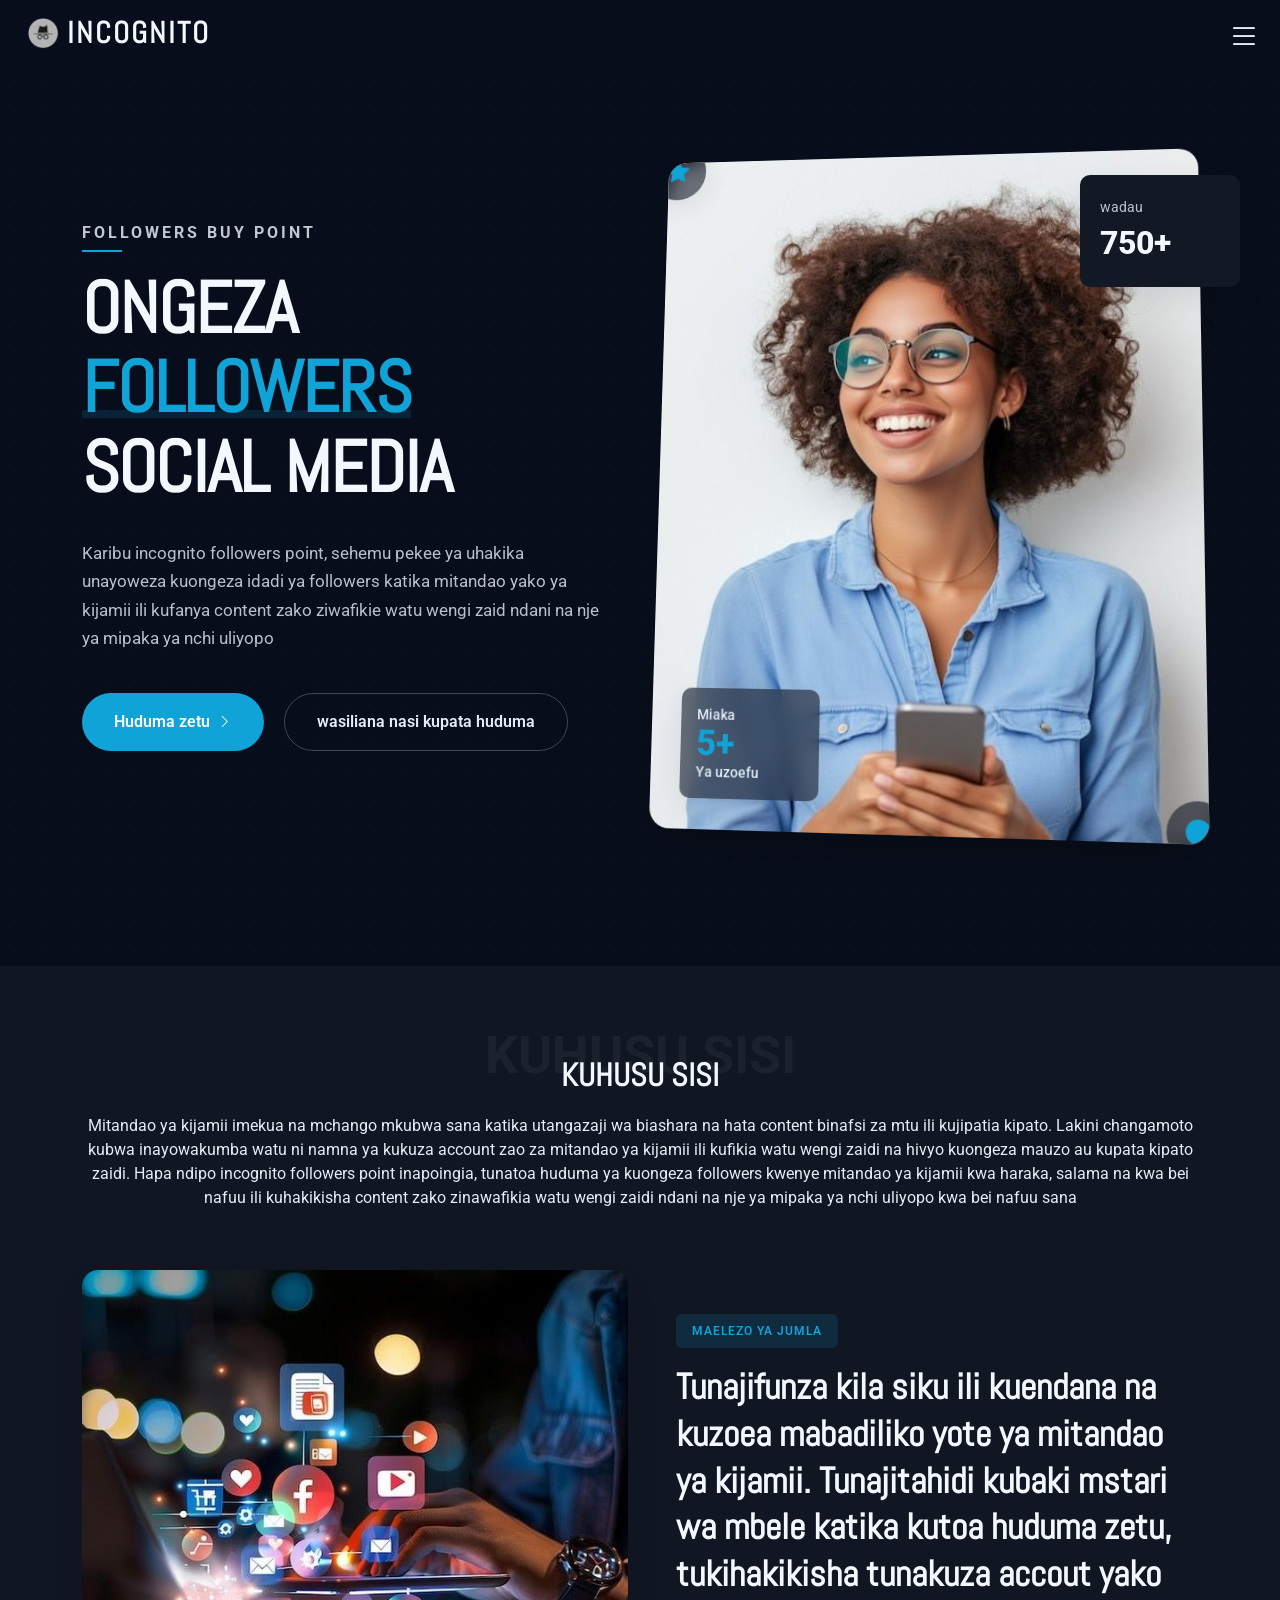
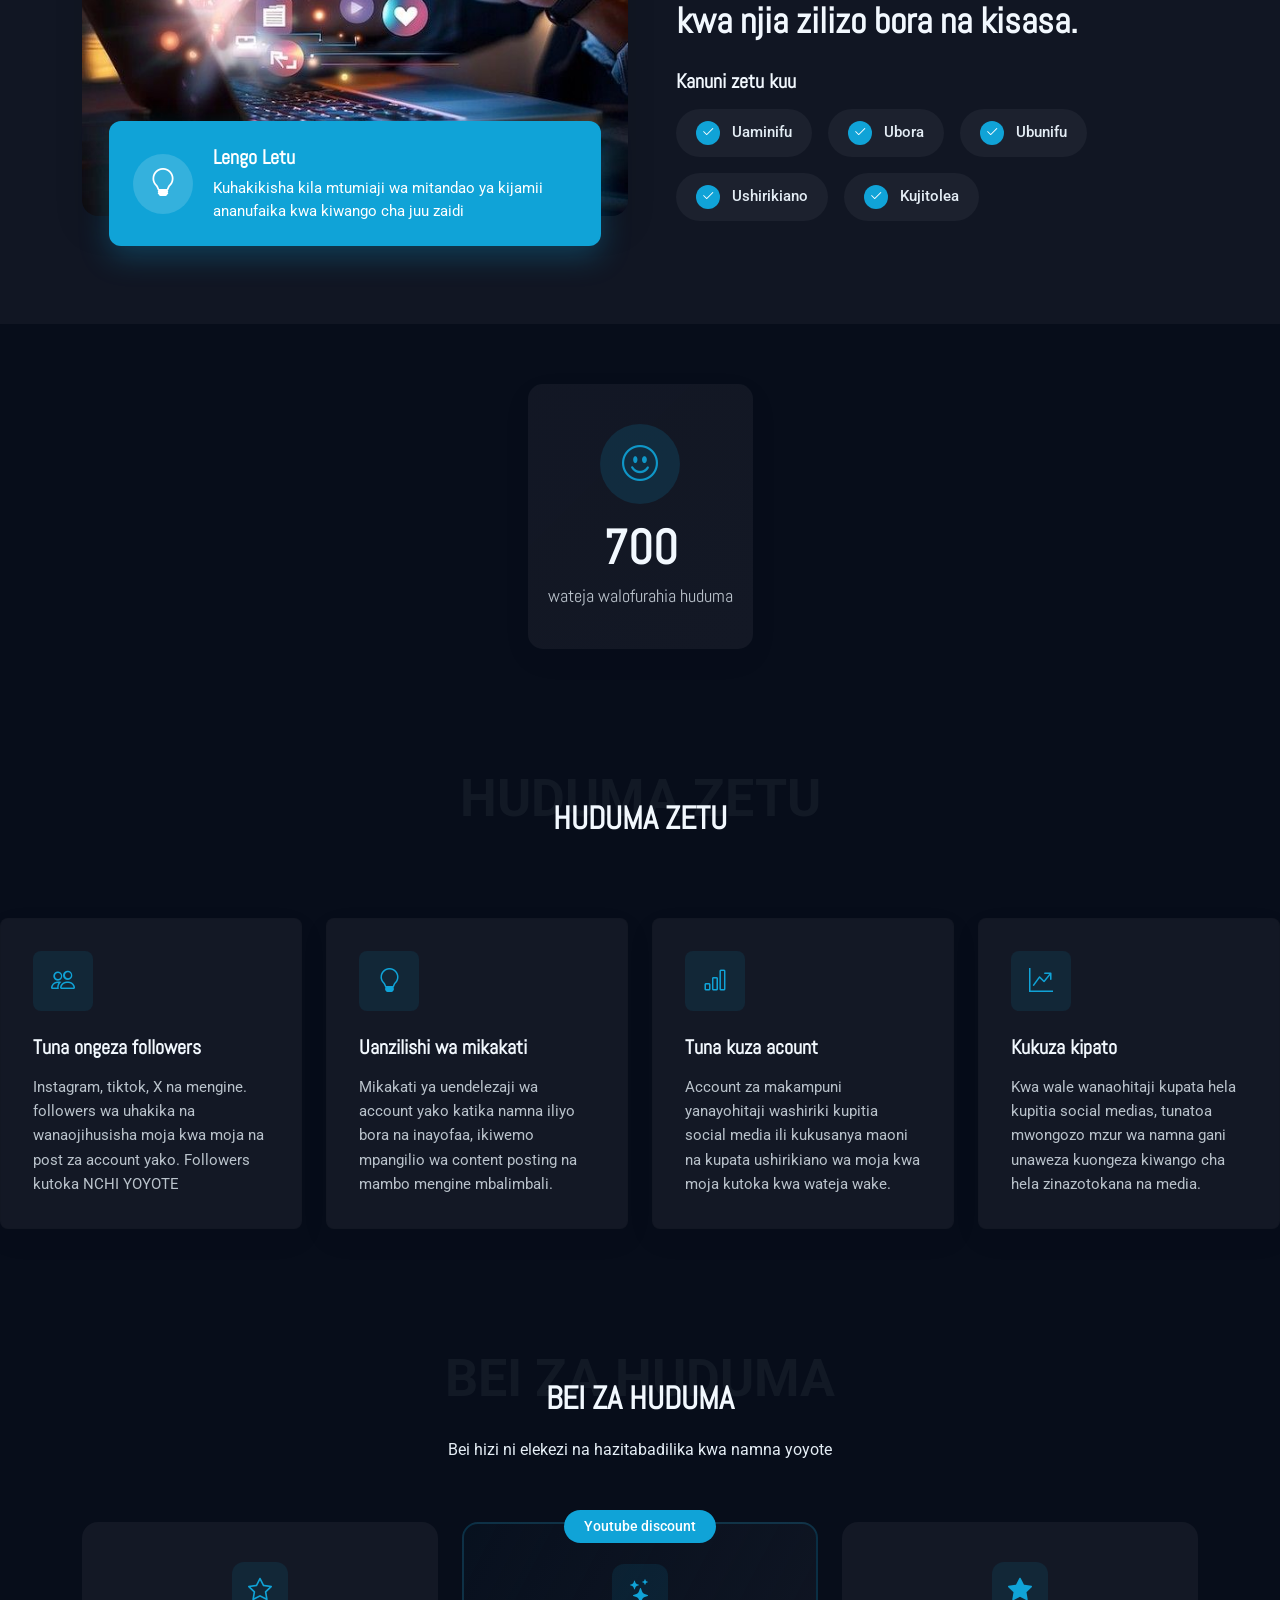
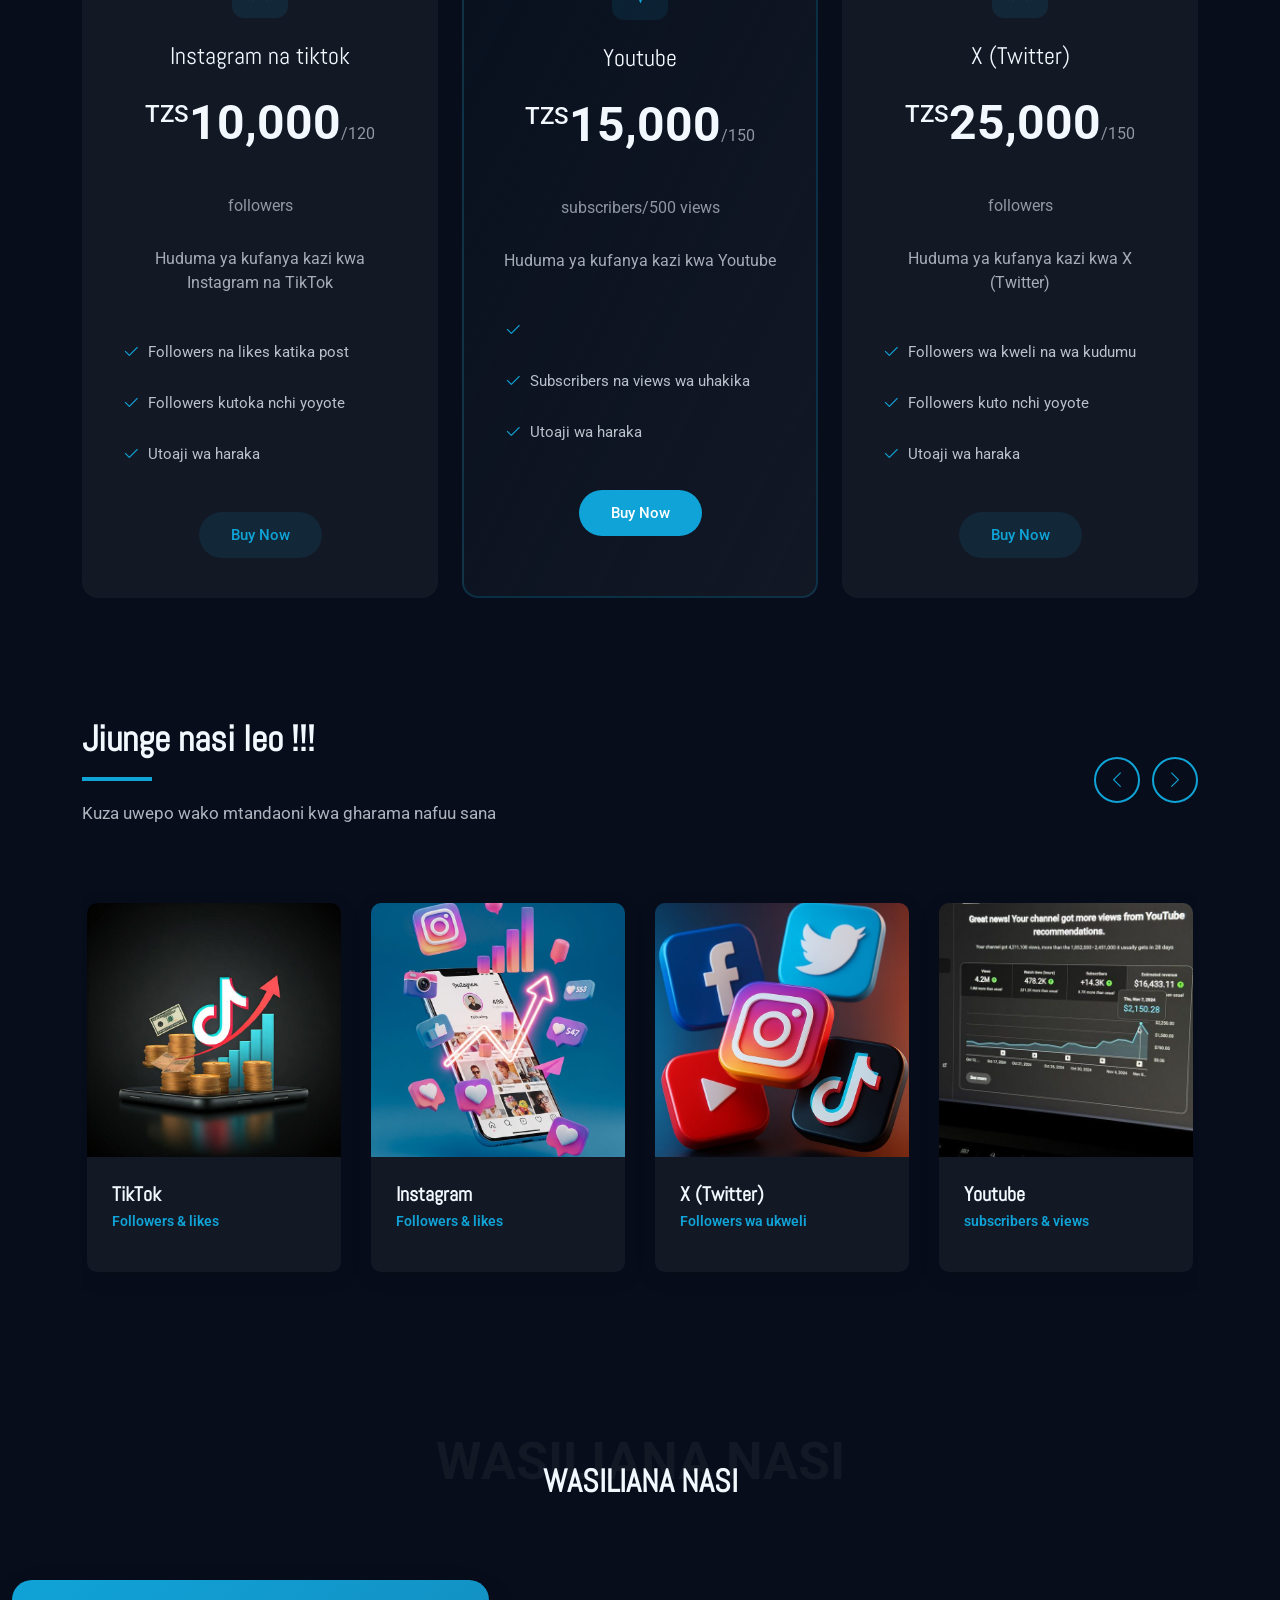
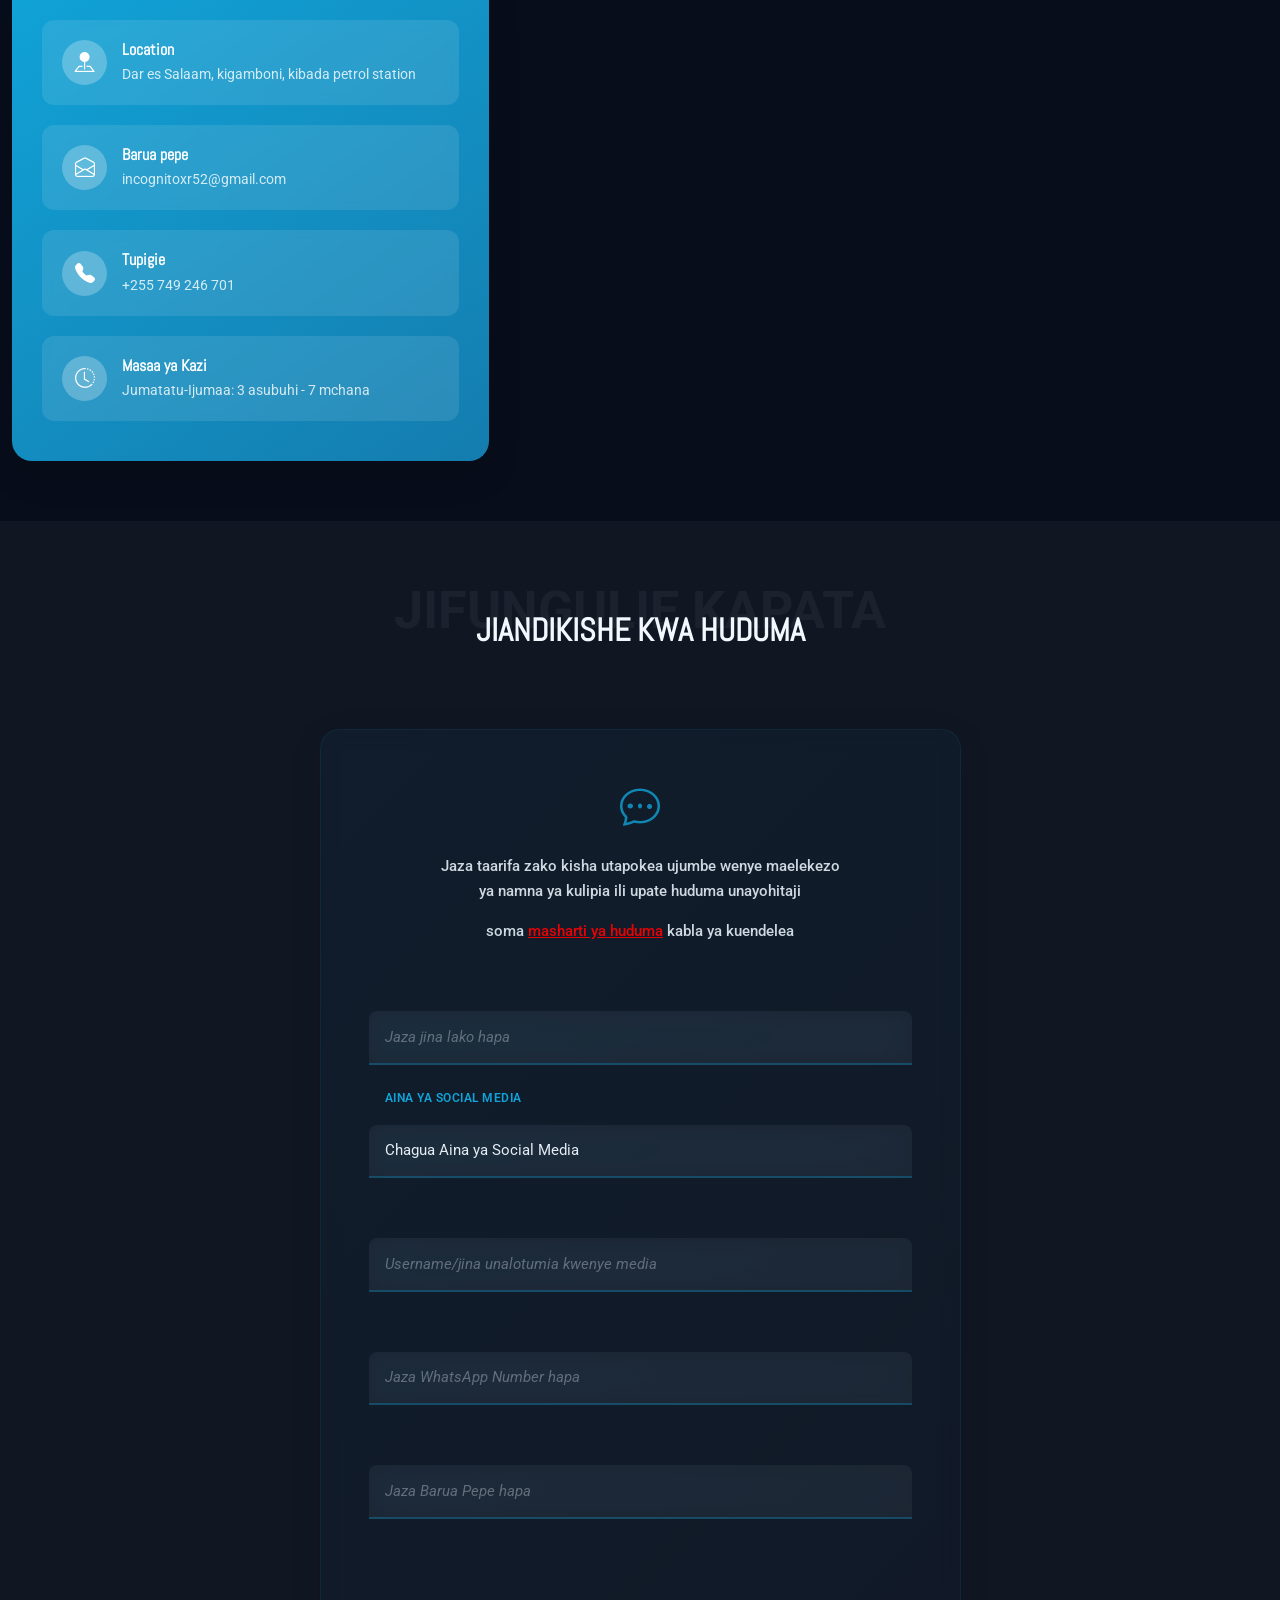
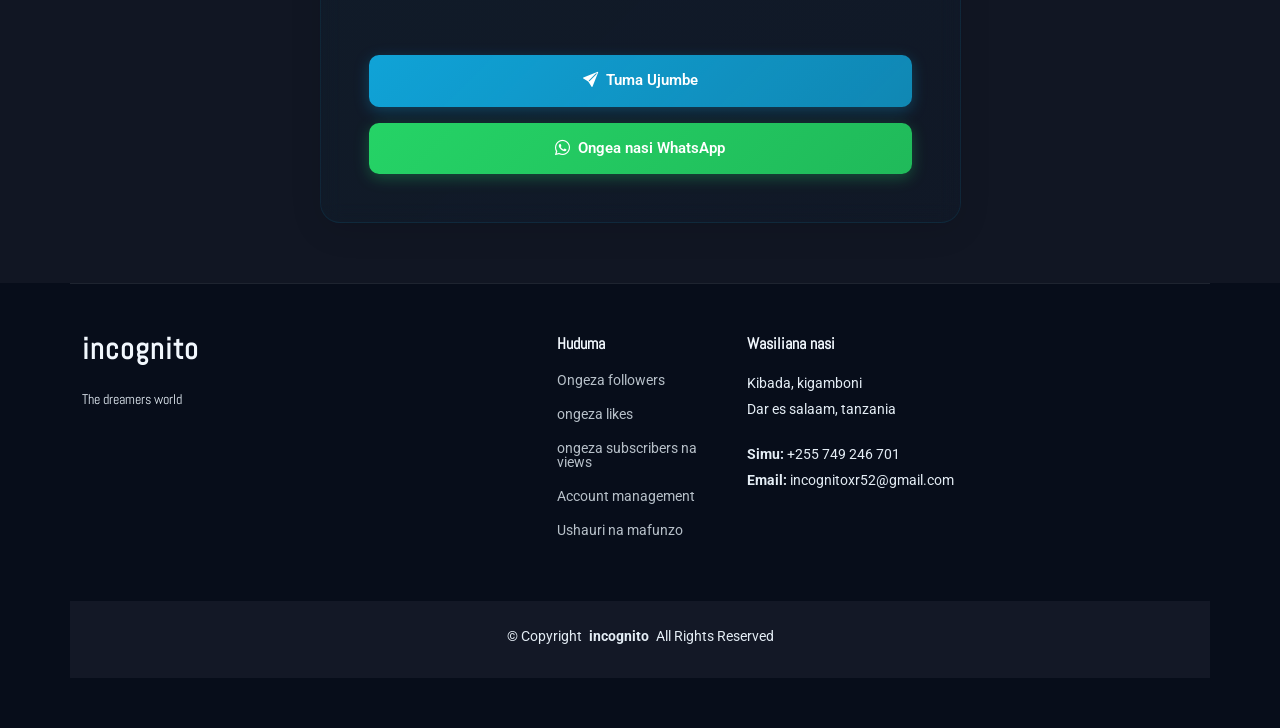
==== index.html @ 226e982d "Add files via upload" ====
<!DOCTYPE html>
<html lang="sw">

<head>
  <meta charset="utf-8">
  <meta content="width=device-width, initial-scale=1.0" name="viewport">
  <title>Incognito - Ongeza Followers Social Media | Huduma za Mitandao ya Kijamii</title>
  <meta name="description" content="Incognito followers point - Sehemu pekee ya kuboresha mitandao yako ya kijamii. Ongeza followers haraka, salama na kwa bei nafuu kwenye Instagram, TikTok, YouTube na mengine.">
  <meta name="keywords" content="ongeza followers, instagram followers, tiktok followers, youtube subscribers, social media growth, karibu followers, mitandao kijamii, huduma followers tanzania">
  <meta name="author" content="Incognito">
  <meta name="robots" content="index, follow, max-snippet:-1, max-image-preview:large, max-video-preview:-1">
  <meta name="theme-color" content="#10a3d7">
  <meta name="apple-mobile-web-app-capable" content="yes">
  <meta name="apple-mobile-web-app-status-bar-style" content="black-translucent">

  <!-- Open Graph / Facebook -->
  <meta property="og:type" content="website">
  <meta property="og:url" content="https://maxterhub.xyz">
  <meta property="og:title" content="Incognito - Ongeza Followers Social Media">
  <meta property="og:description" content="Sehemu pekee ya kuboresha mitandao yako ya kijamii. Ongeza followers haraka, salama na kwa bei nafuu.">
  <meta property="og:image" content="assets/img/logo.webp">

  <!-- Twitter -->
  <meta property="twitter:card" content="summary_large_image">
  <meta property="twitter:url" content="https://maxterhub.xyz">
  <meta property="twitter:title" content="Incognito - Ongeza Followers Social Media">
  <meta property="twitter:description" content="Sehemu pekee ya kuboresha mitandao yako ya kijamii. Ongeza followers haraka, salama na kwa bei nafuu.">
  <meta property="twitter:image" content="assets/img/logo.webp">

  <!-- Canonical URL -->
  <link rel="canonical" href="https://maxterhub.xyz">

  <!-- Favicons -->
  <link href="assets/img/logo2.png" rel="icon">
  <link href="assets/img/logo2.png" rel="apple-touch-icon">

  <!-- Fonts -->
  <link href="https://fonts.googleapis.com" rel="preconnect">
  <link href="https://fonts.gstatic.com" rel="preconnect" crossorigin>
  <link href="https://fonts.googleapis.com/css2?family=Roboto:ital,wght@0,100;0,300;0,400;0,500;0,700;0,900;1,100;1,300;1,400;1,500;1,700;1,900&family=Mukta:wght@200;300;400;500;600;700;800&family=Abel:wght@400&display=swap" rel="stylesheet">

  <!-- Vendor CSS Files -->
  <link href="assets/vendor/bootstrap/css/bootstrap.min.css" rel="stylesheet">
  <link href="assets/vendor/bootstrap-icons/bootstrap-icons.css" rel="stylesheet">
  <link href="assets/vendor/aos/aos.css" rel="stylesheet">
  <link href="assets/vendor/swiper/swiper-bundle.min.css" rel="stylesheet">
  <link href="assets/vendor/glightbox/css/glightbox.min.css" rel="stylesheet">

  <!-- Main CSS File -->
  <link href="assets/css/main.css" rel="stylesheet">

  <!-- =======================================================
  * Template Name: Visible
  * Template URL: https://bootstrapmade.com/visible-bootstrap-agency-template/
  * Updated: May 22 2025 with Bootstrap v5.3.6
  * Author: BootstrapMade.com
  * License: https://bootstrapmade.com/license/
  ======================================================== -->
</head>

<body class="index-page">

  <header id="header" class="header d-flex align-items-center position-relative">
    <div class="container-fluid position-relative d-flex align-items-center justify-content-between">

      <a href="index.html" class="logo d-flex align-items-center">
        <!-- Uncomment the line below if you also wish to use an image logo -->
        <img src="assets/img/logo2.png" alt="">
        <h1 class="sitename">incognito</h1>
      </a>

      <nav id="navmenu" class="navmenu">
        <ul>
          
          <li><a href="#about">Kuhusu sisi</a></li>
          <li><a href="#services">Huduma zetu</a></li>
          <li><a href="#contact">wasiliana nasi</a></li>
          <li><a href="masharti ya huduma/">Masharti ya Huduma</a></li>
        </ul>
        <i class="mobile-nav-toggle d-xl-none bi bi-list"></i>
      </nav>

    </div>
  </header>

  <main class="main">

    <!-- Hero Section -->
    <section id="hero" class="hero section">
      <div class="container">
        <div class="row align-items-center">
          <div class="col-lg-6 hero-content" data-aos="fade-up" data-aos-delay="100">
            <div class="subtitle">
              <span>FOLLOWERS BUY POINT</span>
            </div>

            <h1 class="title">
              ONGEZA <span class="highlight">FOLLOWERS</span> SOCIAL MEDIA
            </h1>

            <div class="description">
              <p>Karibu incognito followers point, sehemu pekee ya uhakika unayoweza kuongeza idadi ya followers katika mitandao yako ya kijamii ili kufanya content zako ziwafikie watu wengi zaid ndani na nje ya mipaka ya nchi uliyopo</p>
            </div>

            <div class="hero-buttons">
              <a href="#services" class="primary-btn">
                Huduma zetu
                <i class="bi bi-chevron-right"></i>
              </a>
              <a href="#contact" class="secondary-btn">
                wasiliana nasi kupata huduma
              </a>
            </div>
          </div>

          <div class="col-lg-6 hero-visual" data-aos="fade-up" data-aos-delay="200">
            <div class="image-wrapper">
              <img src="assets/img/person/asa.jpg" alt="Creative Design" class="main-image">

              <div class="floating-element top-left">
                <i class="bi bi-star-fill"></i>
              </div>

              <div class="floating-element bottom-right">
                <i class="bi bi-circle-fill"></i>
              </div>

              <div class="experience-badge">
                <span class="text">Miaka</span>
                <span class="years">5+</span>
                <span class="text">Ya uzoefu</span>
              </div>
            </div>

            <div class="client-counter">
              <div class="counter-text">
                <span>wadau</span>
              </div>
              <div class="counter-number">
                <span>750+</span>
              </div>
              
            </div>
          </div>
        </div>
      </div>
    </section><!-- /Hero Section -->

    <!-- About Section -->
    <section id="about" class="about section light-background">

      <!-- Section Title -->
      <div class="container section-title" data-aos="fade-up">
        <span class="description-title">Kuhusu Sisi</span>
        <h2>Kuhusu Sisi</h2>
        <p>Mitandao ya kijamii imekua na mchango mkubwa sana katika utangazaji wa biashara na hata content binafsi za mtu ili kujipatia kipato. Lakini changamoto kubwa
          inayowakumba watu ni namna ya kukuza account zao za mitandao ya kijamii ili kufikia watu wengi zaidi na hivyo kuongeza mauzo au kupata kipato zaidi. 
          Hapa ndipo incognito followers point inapoingia, tunatoa huduma ya kuongeza followers kwenye mitandao ya kijamii kwa haraka, salama na kwa bei nafuu ili kuhakikisha content zako 
          zinawafikia watu wengi zaidi ndani na nje ya mipaka ya nchi uliyopo kwa bei nafuu sana</p>
        </p>
      </div><!-- End Section Title -->

      <div class="container" data-aos="fade-up" data-aos-delay="100">

        <div class="row align-items-center gy-5">
          <div class="col-lg-6" data-aos="fade-up" data-aos-delay="100">
            <div class="about-image-wrapper position-relative">
              <img src="assets/img/person/po.jpg" alt="About Us" class="img-fluid rounded-4">
              <div class="mission-card">
                <div class="mission-icon">
                  <i class="bi bi-lightbulb"></i>
                </div>
                <div class="mission-content">
                  <h4>Lengo Letu</h4>
                  <p>Kuhakikisha kila mtumiaji wa mitandao ya kijamii ananufaika kwa kiwango cha juu zaidi</p>
                </div>
              </div>
            </div>
          </div>

          <div class="col-lg-6" data-aos="fade-up" data-aos-delay="200">
            <div class="about-content ps-lg-4">
              <div class="tag-badge" data-aos="fade-up" data-aos-delay="100">MAELEZO YA JUMLA</div>
              <h2 class="mb-4" data-aos="fade-up" data-aos-delay="200">Tunajifunza kila siku ili kuendana na kuzoea mabadiliko yote ya mitandao ya kijamii. Tunajitahidi kubaki mstari wa mbele katika kutoa huduma zetu, 
                tukihakikisha tunakuza accout yako kwa njia zilizo bora na kisasa.</h2>

              <h4 class="values-title mt-4 mb-3" data-aos="fade-up" data-aos-delay="400">Kanuni zetu kuu</h4>

              <div class="values-list" data-aos="fade-up" data-aos-delay="500">
                <div class="value-item">
                  <div class="value-icon"><i class="bi bi-check2"></i></div>
                  <span class="value-text">Uaminifu</span>
                </div>
                <div class="value-item">
                  <div class="value-icon"><i class="bi bi-check2"></i></div>
                  <span class="value-text">Ubora</span>
                </div>
                <div class="value-item">
                  <div class="value-icon"><i class="bi bi-check2"></i></div>
                  <span class="value-text">Ubunifu</span>
                </div>
                <div class="value-item">
                  <div class="value-icon"><i class="bi bi-check2"></i></div>
                  <span class="value-text">Ushirikiano</span>
                </div>
                <div class="value-item">
                  <div class="value-icon"><i class="bi bi-check2"></i></div>
                  <span class="value-text">Kujitolea</span>
                </div>
              </div>
            </div>
          </div>
        </div>

      </div>

    </section><!-- /About Section -->

    <!-- Stats Section -->
    <section id="stats" class="stats section">

      <div class="container" data-aos="fade-up" data-aos-delay="100">

        <div class="row justify-content-center">
          <div class="col-lg-10">
            <div class="stats-wrapper d-flex justify-content-center">
              <div class="stats-item" data-aos="zoom-in" data-aos-delay="150">
                <div class="icon-wrapper">
                  <i class="bi bi-emoji-smile"></i>
                </div>
                <span data-purecounter-start="0" data-purecounter-end="700" data-purecounter-duration="1" class="purecounter"></span>
                <p>wateja walofurahia huduma</p>
              </div><!-- End Stats Item -->

            
            </div>
          </div>
        </div>

      </div>

    </section><!-- /Stats Section -->

    <!-- Services Section -->
    <section id="services" class="services section">

      <!-- Section Title -->
      <div class="container section-title" data-aos="fade-up">
        <span class="description-title">Huduma zetu</span>
        <h2>Huduma zetu</h2>
        <!-- <p>Necessitatibus eius consequatur ex aliquid fuga eum quidem sint consectetur velit</p> -->
      </div><!-- End Section Title -->

      

        <div class="row g-4">
          
          <div class="col-lg-3 col-md-6" data-aos="fade-up" data-aos-delay="300">
            <div class="service-card">
              <div class="service-card-inner">
                <div class="service-icon">
                  <i class="bi bi-people"></i>
                </div>
                <h3>Tuna ongeza followers</h3>
                <p>Instagram, tiktok, X na mengine. followers wa uhakika na wanaojihusisha moja kwa moja na post za account yako. Followers kutoka NCHI YOYOTE</p>
              </div>
            </div>
          </div>
          
          <div class="col-lg-3 col-md-6" data-aos="fade-up" data-aos-delay="100">
            <div class="service-card">
              <div class="service-card-inner">
                <div class="service-icon">
                  <i class="bi bi-lightbulb"></i>
                </div>
                <h3>Uanzilishi wa mikakati</h3>
                <p>Mikakati ya uendelezaji wa account yako katika namna iliyo bora na inayofaa, ikiwemo mpangilio wa content posting na mambo mengine mbalimbali.</p>
              </div>
            </div>
          </div>

          <div class="col-lg-3 col-md-6" data-aos="fade-up" data-aos-delay="200">
            <div class="service-card">
              <div class="service-card-inner">
                <div class="service-icon">
                  <i class="bi bi-bar-chart"></i>
                </div>
                <h3>Tuna kuza acount</h3>
                <p>Account za makampuni yanayohitaji washiriki kupitia social media ili kukusanya maoni na kupata ushirikiano wa moja kwa moja kutoka kwa wateja wake.</p>
              </div>
            </div>
          </div>

          

          <div class="col-lg-3 col-md-6" data-aos="fade-up" data-aos-delay="400">
            <div class="service-card">
              <div class="service-card-inner">
                <div class="service-icon">
                  <i class="bi bi-graph-up-arrow"></i>
                </div>
                <h3>Kukuza kipato</h3>
                <p>Kwa wale wanaohitaji kupata hela kupitia social medias, tunatoa mwongozo mzur wa namna gani unaweza kuongeza kiwango cha hela zinazotokana na media.</p>
              </div>
            </div>
          </div>
        </div>

      </div>

    </section><!-- /Services Section -->

    

    <!-- Pricing Section -->
    <section id="pricing" class="pricing section">

      <!-- Section Title -->
      <div class="container section-title" data-aos="fade-up">
        <span class="description-title">Bei za huduma</span>
        <h2>Bei za huduma</h2>
        <p>Bei hizi ni elekezi na hazitabadilika kwa namna yoyote</p>
      </div><!-- End Section Title -->

      <div class="container" data-aos="fade-up" data-aos-delay="100">

        <div class="row gy-4 justify-content-center">

          <!-- Basic Plan -->
          <div class="col-lg-4 col-md-6" data-aos="fade-up" data-aos-delay="100">
            <div class="pricing-item">
              <div class="pricing-icon">
                <i class="bi bi-star"></i>
              </div>
              <h3>Instagram na tiktok</h3>
              <div class="price">
                <span class="currency">TZS</span>10,000<span class="period">/120 followers</span>
              </div>
              <p class="description">Huduma ya kufanya kazi kwa Instagram na TikTok</p>
              <ul class="features-list">
                <li>
                  <i class="bi bi-check2"></i>
                  Followers na likes katika post
                </li>
                <li>
                  <i class="bi bi-check2"></i>
                  Followers kutoka nchi yoyote
                </li>
                <li>
                  <i class="bi bi-check2"></i>
                  Utoaji wa haraka
                </li>
              </ul>
              <a href="#" class="btn-pricing">Buy Now</a>
            </div>
          </div><!-- End Basic Plan -->

          <!-- Professional Plan -->
          <div class="col-lg-4 col-md-6" data-aos="fade-up" data-aos-delay="200">
            <div class="pricing-item featured">
              <div class="pricing-badge">Youtube discount</div>
              <div class="pricing-icon">
                <i class="bi bi-stars"></i>
              </div>
              <h3>Youtube</h3>
              <div class="price">
                <span class="currency">TZS</span>15,000<span class="period">/150 subscribers/500 views</span>
              </div>
              <p class="description">Huduma ya kufanya kazi kwa Youtube</p>
              <ul class="features-list">
                <li>
                  <i class="bi bi-check2"></i>
                  
                </li>
                <li>
                  <i class="bi bi-check2"></i>
                  Subscribers na views wa uhakika
                </li>
                <li>
                  <i class="bi bi-check2"></i>
                  Utoaji wa haraka
                </li>
              </ul>
              <a href="#" class="btn-pricing">Buy Now</a>
            </div>
          </div><!-- End Professional Plan -->

          <!-- Ultimate Plan -->
          <div class="col-lg-4 col-md-6" data-aos="fade-up" data-aos-delay="300">
            <div class="pricing-item">
              <div class="pricing-icon">
                <i class="bi bi-star-fill"></i>
              </div>
              <h3>X (Twitter)</h3>
              <div class="price">
                <span class="currency">TZS</span>25,000<span class="period">/150 followers</span>
              </div>
              <p class="description">Huduma ya kufanya kazi kwa X (Twitter)</p>
              <ul class="features-list">
                <li>
                  <i class="bi bi-check2"></i>
                  Followers wa kweli na wa kudumu
                </li>
                <li>
                  <i class="bi bi-check2"></i>
                  Followers kuto nchi yoyote
                </li>
                <li>
                  <i class="bi bi-check2"></i>
                  Utoaji wa haraka
                </li>
              </ul>
              <a href="#" class="btn-pricing">Buy Now</a>
            </div>
          </div><!-- End Ultimate Plan -->

        </div>

      </div>

    </section><!-- /Pricing Section -->

    

    <!-- Team Section-->
    <section id="team" class="team section">

      <div class="container" data-aos="fade-up" data-aos-delay="100">

        <div class="team-header" data-aos="fade-up" data-aos-delay="200">
          <div class="row align-items-center">
            <div class="col-lg-6">
              <h2>Jiunge nasi leo !!!</h2>
              <p>Kuza uwepo wako mtandaoni kwa gharama nafuu sana</p>
            </div>
            <div class="col-lg-6 d-flex justify-content-lg-end">
              <div class="team-controls">
                <button class="team-control-btn team-prev"><i class="bi bi-chevron-left"></i></button>
                <button class="team-control-btn team-next"><i class="bi bi-chevron-right"></i></button>
              </div>
            </div>
          </div>
        </div>

        <div class="team-slider swiper init-swiper" data-aos="fade-up" data-aos-delay="300">
          <script type="application/json" class="swiper-config">
            {
              "loop": true,
              "speed": 700,
              "autoplay": {
                "delay": 5000
              },
              "slidesPerView": 1,
              "spaceBetween": 30,
              "navigation": {
                "nextEl": ".team-next",
                "prevEl": ".team-prev"
              },
              "breakpoints": {
                "576": {
                  "slidesPerView": 2,
                  "spaceBetween": 20
                },
                "992": {
                  "slidesPerView": 3,
                  "spaceBetween": 30
                },
                "1200": {
                  "slidesPerView": 4,
                  "spaceBetween": 30
                }
              }
            }
          </script>
          <div class="swiper-wrapper">

            <div class="swiper-slide">
              <div class="team-member">
                <div class="member-image">
                  <img src="assets/img/person/ddd.jpg" class="img-fluid" alt="" loading="lazy">
                </div>
                <div class="member-content">
                  <h3>TikTok</h3>
                  <span>Followers & likes</span>
                </div>
              </div>
            </div><!-- End slide item -->

            <div class="swiper-slide">
              <div class="team-member">
                <div class="member-image">
                  <img src="assets/img/person/ins.jpg" class="img-fluid" alt="" loading="lazy">
                </div>
                <div class="member-content">
                  <h3>Instagram</h3>
                  <span>Followers & likes</span>
                </div>
              </div>
            </div><!-- End slide item -->

            <div class="swiper-slide">
              <div class="team-member">
                <div class="member-image">
                  <img src="assets/img/person/ccc.jpg" class="img-fluid" alt="" loading="lazy">
                </div>
                <div class="member-content">
                  <h3>X (Twitter)</h3>
                  <span>Followers wa ukweli</span>
                </div>
              </div>
            </div><!-- End slide item -->

            

            <div class="swiper-slide">
              <div class="team-member">
                <div class="member-image">
                  <img src="assets/img/person/bbb.jpg" class="img-fluid" alt="" loading="lazy">
                </div>
                <div class="member-content">
                  <h3>Youtube</h3>
                  <span>subscribers & views</span>
                  
                </div>
              </div>
            </div><!-- End slide item -->

            
          </div>
        </div>

      </div>
    </section><!-- /Team Section -->

    <!-- Contact Section -->
    <section id="contact" class="contact section">
      <!-- Section Title -->
      <div class="container section-title" data-aos="fade-up">
        <span class="description-title">Wasiliana nasi</span>
        <h2>Wasiliana nasi</h2>
      </div><!-- End Section Title -->

      <div class="container">
        <div class="contact-wrapper">
          <div class="contact-info-panel">
            <!--<div class="contact-info-header">
              <h3>Contact Information</h3>
              <p>Dignissimos deleniti accusamus rerum voluptate. Dignissimos rerum sit maiores reiciendis voluptate inventore ut.</p>
            </div>-->

            <div class="contact-info-cards">
              <div class="info-card">
                <div class="icon-container">
                  <i class="bi bi-pin-map-fill"></i>
                </div>
                <div class="card-content">
                  <h4>Location</h4>
                  <p>Dar es Salaam, kigamboni, kibada petrol station</p>
                </div>
              </div>

              <div class="info-card">
                <div class="icon-container">
                  <i class="bi bi-envelope-open"></i>
                </div>
                <div class="card-content">
                  <h4>Barua pepe</h4>
                  <p>incognitoxr52@gmail.com</p>
                </div>
              </div>

              <div class="info-card">
                <div class="icon-container">
                  <i class="bi bi-telephone-fill"></i>
                </div>
                <div class="card-content">
                  <h4>Tupigie</h4>
                  <p>+255 749 246 701</p>
                </div>
              </div>

              <div class="info-card">
                <div class="icon-container">
                  <i class="bi bi-clock-history"></i>
                </div>
                <div class="card-content">
                  <h4>Masaa ya Kazi</h4>
                  <p>Jumatatu-Ijumaa: 3 asubuhi - 7 mchana</p>
                </div>
              </div>
            </div>
          </div>

          
        </div>
      </div>
    </section><!-- /Contact Section -->

    <!-- Form Section -->
    <section id="form-section" class="form-section section light-background">
      <!-- Section Title -->
      <div class="container section-title" data-aos="fade-up">
        <span class="description-title">Jifungulie Kapata</span>
        <h2>Jiandikishe kwa Huduma</h2>
      </div><!-- End Section Title -->

      <div class="container" data-aos="fade-up" data-aos-delay="100">
        <div class="row justify-content-center">
          <div class="col-lg-7">
            <div class="elegant-form-wrapper">
              <div class="form-intro">
                <i class="bi bi-chat-dots"></i>
                <p>Jaza taarifa zako kisha utapokea ujumbe wenye maelekezo ya namna ya kulipia ili upate huduma unayohitaji</p>
                <p>soma <a href="masharti ya huduma/"><span style="color: red; text-decoration: underline;">masharti ya huduma</span></a> kabla ya kuendelea</p>
              </div>

              <form id="contactForm" action="https://formspree.io/f/mbdaqbnz" method="POST" class="php-email-form elegant-form">
                <div class="form-row">
                  <div class="form-group">
                    <input type="text" class="form-control elegant-input" id="nameInput" name="name" placeholder="Jaza jina lako hapa" required="">
                    <span class="form-label">Jina Lako</span>
                    <span class="form-line"></span>
                  </div>
                </div>

                <div class="form-row">
                  <div class="form-group">
                    <select class="form-control elegant-input" id="socialMediaType" name="social_media_type" required="">
                      <option value="">Chagua Aina ya Social Media</option>
                      <option value="Instagram">📷 Instagram</option>
                      <option value="TikTok">🎵 TikTok</option>
                      <option value="YouTube">▶️ YouTube</option>
                      <option value="Twitter/X">𝕏 Twitter/X</option>
                    </select>
                    <span class="form-label">Aina ya Social Media</span>
                    <span class="form-line"></span>
                  </div>
                </div>

                <div class="form-row">
                  <div class="form-group">
                    <input type="text" class="form-control elegant-input" id="usernameInput" name="username" placeholder="Username/jina unalotumia kwenye media" required="">
                    <span class="form-label">Username/jina unalotumia kwenye media</span>
                    <span class="form-line"></span>
                  </div>
                </div>

                <div class="form-row">
                  <div class="form-group">
                    <input type="tel" class="form-control elegant-input" id="whatsappInput" name="whatsapp_number" placeholder="Jaza WhatsApp Number hapa" required="">
                    <span class="form-label">Jaza WhatsApp Number hapa</span>
                    <span class="form-line"></span>
                  </div>
                </div>

                <div class="form-row">
                  <div class="form-group">
                    <input type="email" class="form-control elegant-input" id="emailInput" name="email" placeholder="Jaza Barua Pepe hapa" required="">
                    <span class="form-label">Barua Pepe</span>
                    <span class="form-line"></span>
                  </div>
                </div>

                <div class="form-messages">
                  <div class="loading" style="display: none;"><i class="bi bi-hourglass-split"></i> Inajituma...</div>
                  <div class="error-message" style="display: none;"><i class="bi bi-exclamation-circle"></i> <span>Kulikuwa na tatizo, jaribu tena.</span></div>
                  <div class="sent-message" style="display: none;"><i class="bi bi-check-circle"></i> Ujumbe wako umejituma. Asante sana!</div>
                </div>

                <div class="form-actions">
                  <button type="submit" class="btn btn-elegant-primary">
                    <i class="bi bi-send-fill"></i> Tuma Ujumbe
                  </button>
                  <a href="https://wa.me/255749246701?text=Habari, nahitaji huduma zako" target="_blank" class="btn btn-elegant-whatsapp">
                    <i class="bi bi-whatsapp"></i> Ongea nasi WhatsApp
                  </a>
                </div>
              </form>
            </div>
          </div>
        </div>
      </div>
    </section><!-- /Form Section -->

  </main>

  <footer id="footer" class="footer">

    <div class="container footer-top">
      <div class="row gy-4">
        <div class="col-lg-5 col-md-12 footer-about">
          <a href="index.html" class="logo d-flex align-items-center">
            <span class="sitename">incognito</span>
          </a>
          <p>The dreamers world</p>
          
        </div>

        

        <div class="col-lg-2 col-6 footer-links">
          <h4>Huduma</h4>
          <ul>
            <li><a href="#">Ongeza followers</a></li>
            <li><a href="#">ongeza likes</a></li>
            <li><a href="#">ongeza subscribers na views</a></li>
            <li><a href="#">Account management</a></li>
            <li><a href="#">Ushauri na mafunzo</a></li>
          </ul>
        </div>

        <div class="col-lg-3 col-md-12 footer-contact text-center text-md-start">
          <h4>Wasiliana nasi</h4>
          <p>Kibada, kigamboni</p>
          <p>Dar es salaam, tanzania</p>
          <p class="mt-4"><strong>Simu:</strong> <span>+255 749 246 701</span></p>
          <p><strong>Email:</strong> <span>incognitoxr52@gmail.com</span></p>
        </div>

      </div>
    </div>

    <div class="container copyright text-center mt-4">
      <p>© <span>Copyright</span> <strong class="px-1 sitename">incognito</strong> <span>All Rights Reserved</span></p>
      <div class="credits">
        <!-- All the links in the footer should remain intact. -->
        <!-- You can delete the links only if you've purchased the pro version. -->
        <!-- Licensing information: https://bootstrapmade.com/license/ -->
        <!-- Purchase the pro version with working PHP/AJAX contact form: [buy-url] -->
        <!--Designed by <a href="https://bootstrapmade.com/">BootstrapMade</a>-->
      </div>
    </div>

  </footer>

  <!-- Scroll Top -->
  <a href="#" id="scroll-top" class="scroll-top d-flex align-items-center justify-content-center"><i class="bi bi-arrow-up-short"></i></a>

  <!-- Preloader -->
  <div id="preloader"></div>

  <!-- Vendor JS Files -->
  <script src="assets/vendor/bootstrap/js/bootstrap.bundle.min.js"></script>
  <script src="assets/vendor/php-email-form/validate.js"></script>
  <script src="assets/vendor/aos/aos.js"></script>
  <script src="assets/vendor/purecounter/purecounter_vanilla.js"></script>
  <script src="assets/vendor/imagesloaded/imagesloaded.pkgd.min.js"></script>
  <script src="assets/vendor/isotope-layout/isotope.pkgd.min.js"></script>
  <script src="assets/vendor/swiper/swiper-bundle.min.js"></script>
  <script src="assets/vendor/glightbox/js/glightbox.min.js"></script>

  <!-- Main JS File -->
  <script src="assets/js/main.js"></script>

  <!-- Form Handler Script -->
  <script>
    const contactForm = document.getElementById('contactForm');
    
    if (contactForm) {
      contactForm.addEventListener('submit', function(e) {
        e.preventDefault();

        const loading = this.querySelector('.loading');
        const errorMsg = this.querySelector('.error-message');
        const successMsg = this.querySelector('.sent-message');

        loading.style.display = 'block';
        errorMsg.style.display = 'none';
        successMsg.style.display = 'none';

        // Collect form data
        const formData = new FormData(this);

        // Submit to Formspree
        fetch(this.action, {
          method: 'POST',
          body: formData,
          headers: {
            'Accept': 'application/json'
          }
        }).then(response => {
          loading.style.display = 'none';
          errorMsg.style.display = 'none';
          successMsg.style.display = 'block';
          contactForm.reset();
          // Hide success message after 8 seconds
          setTimeout(() => {
            successMsg.style.display = 'none';
          }, 8000);
        }).catch(error => {
          loading.style.display = 'none';
          errorMsg.style.display = 'none';
          successMsg.style.display = 'block';
          contactForm.reset();
          setTimeout(() => {
            successMsg.style.display = 'none';
          }, 8000);
        });
      });
    }
  </script>

  <style>
    /* Hide error message completely */
    .form-messages .error-message {
      display: none !important;
      visibility: hidden !important;
      position: absolute !important;
      pointer-events: none !important;
    }
  </style>

</body>

</html>
---- assets/css/main.css ----
/**
* Template Name: Visible
* Template URL: https://bootstrapmade.com/visible-bootstrap-agency-template/
* Updated: May 22 2025 with Bootstrap v5.3.6
* Author: BootstrapMade.com
* License: https://bootstrapmade.com/license/
*/

/*--------------------------------------------------------------
# Font & Color Variables
# Help: https://bootstrapmade.com/color-system/
--------------------------------------------------------------*/
/* Fonts */
:root {
  --default-font: "Roboto",  system-ui, -apple-system, "Segoe UI", Roboto, "Helvetica Neue", Arial, "Noto Sans", "Liberation Sans", sans-serif, "Apple Color Emoji", "Segoe UI Emoji", "Segoe UI Symbol", "Noto Color Emoji";
  --heading-font: "Abel",  sans-serif;
  --nav-font: "Mukta",  sans-serif;
}

/* Global Colors - The following color variables are used throughout the website. Updating them here will change the color scheme of the entire website */
:root { 
  --background-color: #070d1a; /* Background color for the entire website, including individual sections */
  --default-color: #e4edf5; /* Default color used for the majority of the text content across the entire website */
  --heading-color: #f2f8fe; /* Color for headings, subheadings and title throughout the website */
  --accent-color: #10a3d7; /* Accent color that represents your brand on the website. It's used for buttons, links, and other elements that need to stand out */
  --surface-color: #131825; /* The surface color is used as a background of boxed elements within sections, such as cards, icon boxes, or other elements that require a visual separation from the global background. */
  --contrast-color: #ffffff; /* Contrast color for text, ensuring readability against backgrounds of accent, heading, or default colors. */
}

/* Nav Menu Colors - The following color variables are used specifically for the navigation menu. They are separate from the global colors to allow for more customization options */
:root {
  --nav-color: #e4edf5;  /* The default color of the main navmenu links */
  --nav-hover-color: #10a3d7; /* Applied to main navmenu links when they are hovered over or active */
  --nav-mobile-background-color: rgba(22, 29, 44, 0.95); /* Used as the background color for mobile navigation menu */
  --nav-dropdown-background-color: rgba(23, 30, 47, 0.95); /* Used as the background color for dropdown items that appear when hovering over primary navigation items */
  --nav-dropdown-color: rgba(215, 226, 235, 0.645); /* Used for navigation links of the dropdown items in the navigation menu. */
  --nav-dropdown-hover-color: #ffffff; /* Similar to --nav-hover-color, this color is applied to dropdown navigation links when they are hovered over. */
}

/* Color Presets - These classes override global colors when applied to any section or element, providing reuse of the sam color scheme. */

.light-background {
  --background-color: #111623;
  --surface-color: #161c2a;
}

.dark-background {
  --background-color: #060606;
  --default-color: #ffffff;
  --heading-color: #ffffff;
  --surface-color: #252525;
  --contrast-color: #ffffff;
}

/* Smooth scroll */
:root {
  scroll-behavior: smooth;
}

/*--------------------------------------------------------------
# General Styling & Shared Classes
--------------------------------------------------------------*/
body {
  color: var(--default-color);
  background-color: var(--background-color);
  font-family: var(--default-font);
}

a {
  color: var(--accent-color);
  text-decoration: none;
  transition: 0.3s;
}

a:hover {
  color: color-mix(in srgb, var(--accent-color), transparent 25%);
  text-decoration: none;
}

h1,
h2,
h3,
h4,
h5,
h6 {
  color: var(--heading-color);
  font-family: var(--heading-font);
}

/* PHP Email Form Messages
------------------------------*/
.php-email-form .error-message {
  display: none;
  background: #df1529;
  color: #ffffff;
  text-align: left;
  padding: 15px;
  margin-bottom: 24px;
  font-weight: 600;
}

.php-email-form .sent-message {
  display: none;
  color: #ffffff;
  background: #059652;
  text-align: center;
  padding: 15px;
  margin-bottom: 24px;
  font-weight: 600;
}

.php-email-form .loading {
  display: none;
  background: var(--surface-color);
  text-align: center;
  padding: 15px;
  margin-bottom: 24px;
}

.php-email-form .loading:before {
  content: "";
  display: inline-block;
  border-radius: 50%;
  width: 24px;
  height: 24px;
  margin: 0 10px -6px 0;
  border: 3px solid var(--accent-color);
  border-top-color: var(--surface-color);
  animation: php-email-form-loading 1s linear infinite;
}

@keyframes php-email-form-loading {
  0% {
    transform: rotate(0deg);
  }

  100% {
    transform: rotate(360deg);
  }
}

/*--------------------------------------------------------------
# Global Header
--------------------------------------------------------------*/
.header {
  --background-color: rgba(255, 255, 255, 0);
  color: var(--default-color);
  background-color: var(--background-color);
  padding: 15px;
  transition: all 0.5s;
  z-index: 997;
}

.header .logo {
  line-height: 1;
}

.header .logo img {
  max-height: 32px;
  margin-right: 8px;
}

.header .logo h1 {
  font-size: 30px;
  margin: 0;
  font-weight: 700;
  letter-spacing: 2px;
  text-transform: uppercase;
  color: var(--heading-color);
}

.scrolled .header {
  box-shadow: 0px 0 18px rgba(0, 0, 0, 0.1);
}

/*--------------------------------------------------------------
# Navigation Menu
--------------------------------------------------------------*/
/* Navmenu */
.mobile-nav-toggle {
  color: var(--nav-color);
  position: fixed;
  top: 20px;
  right: 20px;
  font-size: 32px;
  line-height: 0;
  cursor: pointer;
  display: block !important;
  z-index: 998;
  transition: 0.3s;
}

.mobile-nav-toggle:hover {
  color: var(--nav-hover-color);
}

.navmenu {
  position: fixed;
  top: 0;
  bottom: 0;
  right: -300px;
  z-index: 997;
  transition: 0.3s;
  width: 300px;
  overflow: hidden;
}

.navmenu ul {
  display: block;
  list-style: none;
  padding: 20px 10px;
  margin: 0;
  overflow-y: auto;
  transition: 0.3s;
  z-index: 998;
}

.navmenu a,
.navmenu a:focus {
  color: var(--nav-dropdown-color);
  padding: 15px 20px;
  font-family: var(--nav-font);
  font-size: 17px;
  font-weight: 500;
  display: flex;
  align-items: center;
  justify-content: space-between;
  white-space: nowrap;
  transition: 0.3s;
}

.navmenu a i,
.navmenu a:focus i {
  font-size: 12px;
  line-height: 0;
  margin-left: 5px;
  width: 30px;
  height: 30px;
  display: flex;
  align-items: center;
  justify-content: center;
  border-radius: 50%;
  transition: 0.3s;
  background-color: color-mix(in srgb, var(--accent-color), transparent 90%);
}

.navmenu a i:hover,
.navmenu a:focus i:hover {
  background-color: var(--accent-color);
  color: var(--contrast-color);
}

.navmenu a:hover,
.navmenu .active,
.navmenu .active:focus {
  color: var(--nav-dropdown-hover-color);
}

.navmenu .active i,
.navmenu .active:focus i {
  background-color: var(--accent-color);
  color: var(--contrast-color);
  transform: rotate(180deg);
}

.navmenu .dropdown ul {
  position: static;
  display: none;
  z-index: 99;
  padding: 10px 0;
  margin: 10px 20px;
  box-shadow: none;
  transition: all 0.5s ease-in-out;
}

.navmenu .dropdown>.dropdown-active {
  display: block;
  background-color: var(--nav-dropdown-background-color);
  border: 1px solid color-mix(in srgb, var(--nav-dropdown-color), transparent 90%);
}

.mobile-nav-active .mobile-nav-toggle {
  right: 310px;
  font-size: 36px;
}

.mobile-nav-active .navmenu {
  position: fixed;
  overflow: hidden;
  top: 0;
  bottom: 0;
  right: 0;
  background-color: var(--nav-mobile-background-color);
  transition: 0.3s;
}

/*--------------------------------------------------------------
# Global Footer
--------------------------------------------------------------*/
.footer {
  color: var(--default-color);
  background-color: var(--background-color);
  font-size: 14px;
  padding-bottom: 50px;
  position: relative;
}

.footer .footer-top {
  padding-top: 50px;
  border-top: 1px solid color-mix(in srgb, var(--default-color), transparent 90%);
}

.footer .footer-about .logo {
  line-height: 1;
  margin-bottom: 25px;
}

.footer .footer-about .logo img {
  max-height: 40px;
  margin-right: 6px;
}

.footer .footer-about .logo span {
  color: var(--heading-color);
  font-size: 30px;
  font-weight: 700;
  letter-spacing: 1px;
  font-family: var(--heading-font);
}

.footer .footer-about p {
  font-size: 14px;
  font-family: var(--heading-font);
}

.footer .social-links a {
  display: flex;
  align-items: center;
  justify-content: center;
  width: 40px;
  height: 40px;
  border-radius: 50%;
  border: 1px solid color-mix(in srgb, var(--default-color), transparent 50%);
  font-size: 16px;
  color: color-mix(in srgb, var(--default-color), transparent 50%);
  margin-right: 10px;
  transition: 0.3s;
}

.footer .social-links a:hover {
  color: var(--accent-color);
  border-color: var(--accent-color);
}

.footer h4 {
  font-size: 16px;
  font-weight: bold;
  position: relative;
  padding-bottom: 12px;
}

.footer .footer-links {
  margin-bottom: 30px;
}

.footer .footer-links ul {
  list-style: none;
  padding: 0;
  margin: 0;
}

.footer .footer-links ul i {
  padding-right: 2px;
  font-size: 12px;
  line-height: 0;
}

.footer .footer-links ul li {
  padding: 10px 0;
  display: flex;
  align-items: center;
}

.footer .footer-links ul li:first-child {
  padding-top: 0;
}

.footer .footer-links ul a {
  color: color-mix(in srgb, var(--default-color), transparent 20%);
  display: inline-block;
  line-height: 1;
}

.footer .footer-links ul a:hover {
  color: var(--accent-color);
}

.footer .footer-contact p {
  margin-bottom: 5px;
}

.footer .copyright {
  padding-top: 25px;
  padding-bottom: 25px;
  background-color: color-mix(in srgb, var(--default-color), transparent 95%);
}

.footer .copyright p {
  margin-bottom: 0;
}

.footer .credits {
  margin-top: 6px;
  font-size: 13px;
}

/*--------------------------------------------------------------
# Preloader
--------------------------------------------------------------*/
#preloader {
  position: fixed;
  inset: 0;
  z-index: 999999;
  overflow: hidden;
  background: var(--background-color);
  transition: all 0.6s ease-out;
}

#preloader:before {
  content: "";
  position: fixed;
  top: calc(50% - 30px);
  left: calc(50% - 30px);
  border: 6px solid #ffffff;
  border-color: var(--accent-color) transparent var(--accent-color) transparent;
  border-radius: 50%;
  width: 60px;
  height: 60px;
  animation: animate-preloader 1.5s linear infinite;
}

@keyframes animate-preloader {
  0% {
    transform: rotate(0deg);
  }

  100% {
    transform: rotate(360deg);
  }
}

/*--------------------------------------------------------------
# Scroll Top Button
--------------------------------------------------------------*/
.scroll-top {
  position: fixed;
  visibility: hidden;
  opacity: 0;
  right: 15px;
  bottom: 15px;
  z-index: 99999;
  background-color: var(--accent-color);
  width: 40px;
  height: 40px;
  border-radius: 4px;
  transition: all 0.4s;
}

.scroll-top i {
  font-size: 24px;
  color: var(--contrast-color);
  line-height: 0;
}

.scroll-top:hover {
  background-color: color-mix(in srgb, var(--accent-color), transparent 20%);
  color: var(--contrast-color);
}

.scroll-top.active {
  visibility: visible;
  opacity: 1;
}

/*--------------------------------------------------------------
# Disable aos animation delay on mobile devices
--------------------------------------------------------------*/
@media screen and (max-width: 768px) {
  [data-aos-delay] {
    transition-delay: 0 !important;
  }
}

/*--------------------------------------------------------------
# Global Page Titles & Breadcrumbs
--------------------------------------------------------------*/
.page-title {
  color: var(--default-color);
  background-color: var(--background-color);
  position: relative;
}

.page-title .heading {
  padding: 80px 0;
  border-top: 1px solid color-mix(in srgb, var(--default-color), transparent 90%);
}

.page-title .heading h1 {
  font-size: 38px;
  font-weight: 700;
}

.page-title nav {
  background-color: color-mix(in srgb, var(--default-color), transparent 95%);
  padding: 20px 0;
}

.page-title nav ol {
  display: flex;
  flex-wrap: wrap;
  list-style: none;
  margin: 0;
  font-size: 16px;
  font-weight: 600;
}

.page-title nav ol li+li {
  padding-left: 10px;
}

.page-title nav ol li+li::before {
  content: "/";
  display: inline-block;
  padding-right: 10px;
  color: color-mix(in srgb, var(--default-color), transparent 70%);
}

/*--------------------------------------------------------------
# Global Sections
--------------------------------------------------------------*/
section,
.section {
  color: var(--default-color);
  background-color: var(--background-color);
  padding: 60px 0;
  scroll-margin-top: 0;
  overflow: clip;
}

@media (max-width: 1199px) {

  section,
  .section {
    scroll-margin-top: 0;
  }
}

/*--------------------------------------------------------------
# Global Section Titles
--------------------------------------------------------------*/
.section-title {
  text-align: center;
  padding: 30px 0;
  margin-bottom: 30px;
  position: relative;
}

.section-title h2 {
  font-size: 32px;
  font-weight: 700;
  text-transform: uppercase;
  margin-bottom: 20px;
  padding-bottom: 0;
  position: relative;
  z-index: 2;
}

.section-title span {
  position: absolute;
  top: 4px;
  color: color-mix(in srgb, var(--heading-color), transparent 95%);
  left: 0;
  right: 0;
  z-index: 1;
  font-weight: 700;
  font-size: 52px;
  text-transform: uppercase;
  line-height: 1;
}

.section-title p {
  margin-bottom: 0;
  position: relative;
  z-index: 2;
}

@media (max-width: 575px) {
  .section-title h2 {
    font-size: 28px;
    margin-bottom: 15px;
  }

  .section-title span {
    font-size: 38px;
  }
}

/*--------------------------------------------------------------
# Hero Section
--------------------------------------------------------------*/
.hero {
  padding-top: 20px;
  position: relative;
  min-height: 100vh;
  width: 100%;
  display: flex;
  align-items: center;
  overflow: hidden;
  padding-bottom: 80px;
}

.hero::before {
  content: "";
  position: absolute;
  top: 0;
  left: 0;
  right: 0;
  bottom: 0;
  background-image: radial-gradient(circle, color-mix(in srgb, var(--accent-color), transparent 90%) 1px, transparent 1px);
  background-size: 30px 30px;
  opacity: 0.5;
  z-index: 1;
}

.hero .container {
  position: relative;
  z-index: 2;
}

.hero .hero-content {
  padding-right: 2.5rem;
}

@media (max-width: 991px) {
  .hero .hero-content {
    padding-right: 0;
    margin-bottom: 4rem;
    text-align: center;
  }
}

.hero .hero-content .subtitle {
  margin-bottom: 1.5rem;
  position: relative;
  display: inline-block;
}

.hero .hero-content .subtitle span {
  font-size: 1rem;
  font-weight: 700;
  letter-spacing: 3px;
  padding-bottom: 10px;
  position: relative;
  color: color-mix(in srgb, var(--heading-color), transparent 20%);
}

.hero .hero-content .subtitle span::after {
  content: "";
  position: absolute;
  left: 0;
  bottom: 0;
  width: 40px;
  height: 2px;
  background-color: var(--accent-color);
}

@media (max-width: 991px) {
  .hero .hero-content .subtitle span::after {
    right: 0;
    margin: 0 auto;
  }
}

.hero .hero-content .title {
  font-size: 4.5rem;
  line-height: 1.1;
  font-weight: 800;
  margin-bottom: 2rem;
  letter-spacing: -1px;
  color: var(--heading-color);
}

.hero .hero-content .title .highlight {
  position: relative;
  display: inline-block;
  color: var(--accent-color);
}

.hero .hero-content .title .highlight::after {
  content: "";
  position: absolute;
  bottom: 10px;
  left: 0;
  width: 100%;
  height: 8px;
  background-color: color-mix(in srgb, var(--accent-color), transparent 85%);
  z-index: -1;
}

@media (max-width: 1200px) {
  .hero .hero-content .title {
    font-size: 3.8rem;
  }
}

@media (max-width: 991px) {
  .hero .hero-content .title {
    font-size: 3.2rem;
  }
}

@media (max-width: 767px) {
  .hero .hero-content .title {
    font-size: 2.8rem;
  }
}

@media (max-width: 480px) {
  .hero .hero-content .title {
    font-size: 2.4rem;
  }
}

.hero .hero-content .description {
  margin-bottom: 2.5rem;
}

.hero .hero-content .description p {
  font-size: 1.05rem;
  line-height: 1.7;
  color: color-mix(in srgb, var(--default-color), transparent 20%);
}

.hero .hero-content .hero-buttons {
  display: flex;
  gap: 1.25rem;
}

@media (max-width: 991px) {
  .hero .hero-content .hero-buttons {
    justify-content: center;
  }
}

@media (max-width: 480px) {
  .hero .hero-content .hero-buttons {
    flex-direction: column;
    gap: 1rem;
  }
}

.hero .hero-content .hero-buttons .primary-btn {
  display: inline-flex;
  align-items: center;
  justify-content: center;
  background-color: var(--accent-color);
  color: var(--contrast-color);
  padding: 1rem 2rem;
  border-radius: 50px;
  font-weight: 600;
  transition: all 0.3s ease;
}

.hero .hero-content .hero-buttons .primary-btn i {
  margin-left: 8px;
  font-size: 0.85rem;
  transition: transform 0.3s ease;
}

.hero .hero-content .hero-buttons .primary-btn:hover {
  background-color: color-mix(in srgb, var(--accent-color), transparent 20%);
  transform: translateY(-3px);
  box-shadow: 0 10px 20px color-mix(in srgb, var(--accent-color), transparent 80%);
}

.hero .hero-content .hero-buttons .primary-btn:hover i {
  transform: translateX(4px);
}

.hero .hero-content .hero-buttons .secondary-btn {
  display: inline-flex;
  align-items: center;
  justify-content: center;
  border: 1px solid color-mix(in srgb, var(--default-color), transparent 75%);
  background-color: transparent;
  color: var(--default-color);
  padding: 1rem 2rem;
  border-radius: 50px;
  font-weight: 600;
  transition: all 0.3s ease;
}

.hero .hero-content .hero-buttons .secondary-btn:hover {
  border-color: var(--default-color);
  transform: translateY(-3px);
}

.hero .hero-visual {
  position: relative;
}

.hero .hero-visual .image-wrapper {
  position: relative;
  border-radius: 20px;
  overflow: hidden;
  transform: perspective(1000px) rotateY(-5deg) rotateX(5deg);
  transition: transform 0.5s ease;
  box-shadow: 0 25px 50px -12px rgba(0, 0, 0, 0.25);
}

.hero .hero-visual .image-wrapper:hover {
  transform: perspective(1000px) rotateY(0deg) rotateX(0deg);
}

.hero .hero-visual .image-wrapper .main-image {
  width: 100%;
  height: auto;
  display: block;
}

.hero .hero-visual .image-wrapper .floating-element {
  position: absolute;
  width: 60px;
  height: 60px;
  display: flex;
  align-items: center;
  justify-content: center;
  border-radius: 50%;
  background-color: color-mix(in srgb, var(--surface-color), transparent 40%);
  backdrop-filter: blur(10px);
  box-shadow: 0 8px 32px rgba(0, 0, 0, 0.1);
  animation: float 6s ease-in-out infinite;
}

.hero .hero-visual .image-wrapper .floating-element i {
  font-size: 1.5rem;
  color: var(--accent-color);
}

.hero .hero-visual .image-wrapper .floating-element.top-left {
  top: -20px;
  left: -20px;
  animation-delay: 0.5s;
}

.hero .hero-visual .image-wrapper .floating-element.bottom-right {
  bottom: -20px;
  right: -20px;
  animation-delay: 1.5s;
}

.hero .hero-visual .image-wrapper .experience-badge {
  position: absolute;
  bottom: 30px;
  left: 30px;
  background-color: color-mix(in srgb, var(--surface-color), transparent 40%);
  backdrop-filter: blur(10px);
  border-radius: 10px;
  padding: 1rem;
  display: flex;
  flex-direction: column;
  box-shadow: 0 8px 32px rgba(0, 0, 0, 0.1);
  min-width: 140px;
}

.hero .hero-visual .image-wrapper .experience-badge .years {
  font-size: 2.2rem;
  font-weight: 800;
  color: var(--accent-color);
  line-height: 1;
}

.hero .hero-visual .image-wrapper .experience-badge .text {
  font-size: 0.85rem;
  color: var(--default-color);
  font-weight: 500;
}

.hero .hero-visual .client-counter {
  position: absolute;
  top: 30px;
  right: -30px;
  background-color: var(--surface-color);
  border-radius: 10px;
  padding: 1.25rem;
  box-shadow: 0 10px 30px rgba(0, 0, 0, 0.1);
  display: flex;
  flex-direction: column;
  align-items: flex-start;
  min-width: 160px;
}

@media (max-width: 991px) {
  .hero .hero-visual .client-counter {
    right: 0;
  }
}

@media (max-width: 767px) {
  .hero .hero-visual .client-counter {
    right: 20px;
  }
}

.hero .hero-visual .client-counter .counter-number span {
  font-size: 2rem;
  font-weight: 800;
  color: var(--heading-color);
}

.hero .hero-visual .client-counter .counter-text span {
  font-size: 0.9rem;
  color: color-mix(in srgb, var(--default-color), transparent 20%);
}

@keyframes float {
  0% {
    transform: translateY(0);
  }

  50% {
    transform: translateY(-15px);
  }

  100% {
    transform: translateY(0);
  }
}

/*--------------------------------------------------------------
# About Section
--------------------------------------------------------------*/
.about .about-image-wrapper {
  position: relative;
  margin-bottom: 3rem;
}

.about .about-image-wrapper img {
  box-shadow: 0 15px 30px rgba(0, 0, 0, 0.1);
}

.about .about-image-wrapper .mission-card {
  position: absolute;
  bottom: -30px;
  left: 0;
  right: 0;
  margin: 0 auto;
  width: 90%;
  background-color: var(--accent-color);
  padding: 1.5rem;
  border-radius: 12px;
  display: flex;
  align-items: center;
  gap: 1.25rem;
  box-shadow: 0 10px 30px color-mix(in srgb, var(--accent-color), transparent 70%);
}

.about .about-image-wrapper .mission-card .mission-icon {
  flex-shrink: 0;
  width: 60px;
  height: 60px;
  border-radius: 50%;
  background-color: color-mix(in srgb, var(--contrast-color), transparent 85%);
  display: flex;
  align-items: center;
  justify-content: center;
}

.about .about-image-wrapper .mission-card .mission-icon i {
  font-size: 1.75rem;
  color: var(--contrast-color);
}

.about .about-image-wrapper .mission-card .mission-content h4 {
  font-size: 1.25rem;
  color: var(--contrast-color);
  margin-bottom: 0.5rem;
  font-weight: 600;
}

.about .about-image-wrapper .mission-card .mission-content p {
  font-size: 0.95rem;
  color: var(--contrast-color);
  margin-bottom: 0;
}

.about .about-content .tag-badge {
  display: inline-block;
  background-color: color-mix(in srgb, var(--accent-color), transparent 85%);
  color: var(--accent-color);
  font-size: 0.75rem;
  font-weight: 600;
  padding: 0.5rem 1rem;
  border-radius: 6px;
  text-transform: uppercase;
  letter-spacing: 1px;
  margin-bottom: 1rem;
}

.about .about-content h2 {
  font-size: 2.25rem;
  font-weight: 700;
  margin-bottom: 1.5rem;
  line-height: 1.3;
}

@media (max-width: 991px) {
  .about .about-content h2 {
    font-size: 1.75rem;
  }
}

.about .about-content .about-info p {
  margin-bottom: 1rem;
  font-size: 1rem;
  line-height: 1.7;
}

.about .about-content .about-info p:last-child {
  margin-bottom: 0;
}

.about .about-content .values-title {
  font-size: 1.25rem;
  font-weight: 600;
  margin-top: 2rem;
}

.about .about-content .values-list {
  display: flex;
  flex-wrap: wrap;
  gap: 1rem;
}

.about .about-content .values-list .value-item {
  display: flex;
  align-items: center;
  gap: 0.75rem;
  background-color: color-mix(in srgb, var(--background-color), var(--default-color) 5%);
  padding: 0.75rem 1.25rem;
  border-radius: 50px;
  transition: all 0.3s ease;
}

.about .about-content .values-list .value-item:hover {
  transform: translateY(-3px);
  background-color: color-mix(in srgb, var(--accent-color), transparent 90%);
}

.about .about-content .values-list .value-item .value-icon {
  display: flex;
  align-items: center;
  justify-content: center;
  width: 24px;
  height: 24px;
  border-radius: 50%;
  background-color: var(--accent-color);
}

.about .about-content .values-list .value-item .value-icon i {
  color: var(--contrast-color);
  font-size: 14px;
}

.about .about-content .values-list .value-item .value-text {
  font-weight: 500;
  font-size: 0.95rem;
}

@media (max-width: 991px) {
  .about .about-content {
    margin-top: 3rem;
  }
}

/*--------------------------------------------------------------
# Stats Section
--------------------------------------------------------------*/
.stats .stats-wrapper {
  display: grid;
  grid-template-columns: repeat(4, 1fr);
  gap: 20px;
}

@media (max-width: 992px) {
  .stats .stats-wrapper {
    grid-template-columns: repeat(2, 1fr);
  }
}

@media (max-width: 576px) {
  .stats .stats-wrapper {
    grid-template-columns: 1fr;
  }
}

.stats .stats-item {
  background: linear-gradient(135deg, color-mix(in srgb, var(--surface-color), transparent 5%), var(--surface-color));
  border-radius: 15px;
  padding: 40px 20px;
  text-align: center;
  position: relative;
  transition: transform 0.3s ease, box-shadow 0.3s ease;
  box-shadow: 0 10px 30px rgba(0, 0, 0, 0.05);
  overflow: hidden;
}

.stats .stats-item:hover {
  transform: translateY(-10px);
  box-shadow: 0 15px 35px rgba(0, 0, 0, 0.1);
}

.stats .stats-item:hover .icon-wrapper {
  transform: scale(1.1);
}

.stats .stats-item:nth-child(1) .icon-wrapper {
  background-color: color-mix(in srgb, var(--accent-color), transparent 85%);
}

.stats .stats-item:nth-child(1) .icon-wrapper i {
  color: color-mix(in srgb, var(--accent-color), transparent 10%);
}

.stats .stats-item:nth-child(2) .icon-wrapper {
  background-color: color-mix(in srgb, #ff7e00, transparent 85%);
}

.stats .stats-item:nth-child(2) .icon-wrapper i {
  color: color-mix(in srgb, #ff7e00, transparent 10%);
}

.stats .stats-item:nth-child(3) .icon-wrapper {
  background-color: color-mix(in srgb, #00c875, transparent 85%);
}

.stats .stats-item:nth-child(3) .icon-wrapper i {
  color: color-mix(in srgb, #00c875, transparent 10%);
}

.stats .stats-item:nth-child(4) .icon-wrapper {
  background-color: color-mix(in srgb, #e83e8c, transparent 85%);
}

.stats .stats-item:nth-child(4) .icon-wrapper i {
  color: color-mix(in srgb, #e83e8c, transparent 10%);
}

.stats .stats-item .icon-wrapper {
  width: 80px;
  height: 80px;
  border-radius: 50%;
  display: flex;
  align-items: center;
  justify-content: center;
  margin: 0 auto 20px;
  transition: transform 0.3s ease;
}

.stats .stats-item .icon-wrapper i {
  font-size: 36px;
}

.stats .stats-item span {
  display: block;
  font-size: 48px;
  font-weight: 700;
  color: var(--heading-color);
  margin-bottom: 10px;
  line-height: 1;
  font-family: var(--heading-font);
}

.stats .stats-item p {
  color: var(--default-color);
  font-size: 18px;
  margin: 0;
  font-weight: 500;
  font-family: var(--heading-font);
  opacity: 0.8;
}

/*--------------------------------------------------------------
# Services Section
--------------------------------------------------------------*/
.services .services-header {
  margin-bottom: 4rem;
}

@media (max-width: 992px) {
  .services .services-header {
    margin-bottom: 3rem;
  }
}

.services .services-intro {
  padding-right: 2rem;
}

@media (max-width: 992px) {
  .services .services-intro {
    padding-right: 0;
    margin-bottom: 2.5rem;
  }
}

.services .services-intro .services-tag {
  display: inline-block;
  background-color: var(--accent-color);
  color: var(--contrast-color);
  font-size: 0.85rem;
  font-weight: 600;
  padding: 0.5rem 1.25rem;
  border-radius: 4px;
  margin-bottom: 1.5rem;
  text-transform: uppercase;
  letter-spacing: 1px;
}

.services .services-intro h2 {
  font-size: 2.5rem;
  font-weight: 700;
  margin-bottom: 1.5rem;
  line-height: 1.2;
  color: var(--heading-color);
}

@media (max-width: 768px) {
  .services .services-intro h2 {
    font-size: 2rem;
  }
}

.services .services-intro p {
  font-size: 1.1rem;
  line-height: 1.6;
  color: color-mix(in srgb, var(--default-color), transparent 20%);
}

.services .services-stats {
  display: flex;
  flex-direction: column;
  gap: 1.5rem;
}

.services .services-stats .stat-item {
  background: linear-gradient(135deg, var(--surface-color), color-mix(in srgb, var(--surface-color), var(--accent-color) 5%));
  border-radius: 8px;
  padding: 1.5rem;
  box-shadow: 0 10px 30px rgba(0, 0, 0, 0.05);
  border-left: 4px solid var(--accent-color);
}

.services .services-stats .stat-item .stat-number {
  display: block;
  font-size: 2.5rem;
  font-weight: 700;
  color: var(--heading-color);
  line-height: 1.1;
  margin-bottom: 0.5rem;
}

.services .services-stats .stat-item .stat-label {
  display: block;
  font-size: 0.95rem;
  color: color-mix(in srgb, var(--default-color), transparent 20%);
  font-weight: 500;
}

.services .service-card {
  height: 100%;
}

.services .service-card .service-card-inner {
  background-color: var(--surface-color);
  border-radius: 8px;
  padding: 2rem;
  height: 100%;
  transition: all 0.3s ease;
  position: relative;
  box-shadow: 0 10px 30px rgba(0, 0, 0, 0.05);
  border: 1px solid rgba(0, 0, 0, 0.05);
}

.services .service-card .service-card-inner:hover {
  transform: translateY(-10px);
  box-shadow: 0 15px 35px rgba(0, 0, 0, 0.1);
}

.services .service-card .service-card-inner:hover .service-icon {
  background-color: var(--accent-color);
  color: var(--contrast-color);
}

.services .service-card .service-card-inner .service-icon {
  width: 60px;
  height: 60px;
  background-color: color-mix(in srgb, var(--accent-color), transparent 90%);
  color: var(--accent-color);
  border-radius: 8px;
  display: flex;
  align-items: center;
  justify-content: center;
  font-size: 1.5rem;
  margin-bottom: 1.5rem;
  transition: all 0.3s ease;
}

.services .service-card .service-card-inner h3 {
  font-size: 1.25rem;
  font-weight: 700;
  margin-bottom: 1rem;
  color: var(--heading-color);
}

.services .service-card .service-card-inner p {
  color: color-mix(in srgb, var(--default-color), transparent 20%);
  margin-bottom: 0;
  font-size: 0.95rem;
  line-height: 1.6;
}

/*--------------------------------------------------------------
# Features Section
--------------------------------------------------------------*/
.features {
  padding-top: 60px;
  padding-bottom: 30px;
}

.features .features-overview {
  display: flex;
  margin-bottom: 60px;
  gap: 40px;
}

@media (max-width: 991px) {
  .features .features-overview {
    flex-direction: column;
  }
}

.features .features-overview .main-heading {
  flex: 1;
  padding-right: 20px;
}

.features .features-overview .main-heading h2 {
  font-size: 36px;
  font-weight: 700;
  margin-bottom: 20px;
  line-height: 1.2;
}

.features .features-overview .main-heading p {
  font-size: 17px;
  line-height: 1.7;
  color: color-mix(in srgb, var(--default-color), transparent 20%);
  margin-bottom: 30px;
}

.features .features-overview .main-heading .achievement-badges {
  display: flex;
  gap: 30px;
  margin-top: 40px;
}

@media (max-width: 576px) {
  .features .features-overview .main-heading .achievement-badges {
    flex-direction: column;
    gap: 20px;
  }
}

.features .features-overview .main-heading .achievement-badges .achievement {
  display: flex;
  align-items: center;
  gap: 15px;
}

.features .features-overview .main-heading .achievement-badges .achievement .achievement-icon {
  width: 50px;
  height: 50px;
  border-radius: 50%;
  background: color-mix(in srgb, var(--accent-color), transparent 90%);
  display: flex;
  align-items: center;
  justify-content: center;
}

.features .features-overview .main-heading .achievement-badges .achievement .achievement-icon i {
  font-size: 22px;
  color: var(--accent-color);
}

.features .features-overview .main-heading .achievement-badges .achievement .achievement-info {
  display: flex;
  flex-direction: column;
}

.features .features-overview .main-heading .achievement-badges .achievement .achievement-info .achievement-value {
  font-size: 24px;
  font-weight: 700;
  color: var(--heading-color);
  line-height: 1.2;
}

.features .features-overview .main-heading .achievement-badges .achievement .achievement-info .achievement-label {
  font-size: 14px;
  color: color-mix(in srgb, var(--default-color), transparent 25%);
}

.features .features-overview .features-card-wrapper {
  flex: 1.2;
  display: flex;
  flex-direction: column;
  gap: 20px;
}

.features .features-overview .features-card-wrapper .features-row {
  display: grid;
  grid-template-columns: repeat(2, 1fr);
  gap: 20px;
}

@media (max-width: 767px) {
  .features .features-overview .features-card-wrapper .features-row {
    grid-template-columns: 1fr;
  }
}

.features .features-overview .features-card-wrapper .feature-card {
  background-color: var(--surface-color);
  border-radius: 16px;
  box-shadow: 0 8px 25px rgba(0, 0, 0, 0.05);
  padding: 25px;
  transition: all 0.3s ease;
  border: 1px solid rgba(0, 0, 0, 0.04);
  height: 100%;
  position: relative;
  overflow: hidden;
}

.features .features-overview .features-card-wrapper .feature-card:hover {
  transform: translateY(-5px);
  box-shadow: 0 15px 35px rgba(0, 0, 0, 0.1);
}

.features .features-overview .features-card-wrapper .feature-card.feature-primary {
  border-left: 4px solid var(--accent-color);
}

.features .features-overview .features-card-wrapper .feature-card .feature-icon {
  margin-bottom: 20px;
}

.features .features-overview .features-card-wrapper .feature-card .feature-icon i {
  font-size: 32px;
  color: var(--accent-color);
}

.features .features-overview .features-card-wrapper .feature-card .feature-details h3 {
  font-size: 20px;
  font-weight: 600;
  margin-bottom: 12px;
}

.features .features-overview .features-card-wrapper .feature-card .feature-details p {
  font-size: 15px;
  line-height: 1.6;
  color: color-mix(in srgb, var(--default-color), transparent 20%);
  margin-bottom: 20px;
}

.features .features-overview .features-card-wrapper .feature-card .feature-details .feature-status {
  display: inline-flex;
  align-items: center;
  gap: 8px;
  font-size: 13px;
  font-weight: 500;
  padding: 6px 12px;
  border-radius: 20px;
}

.features .features-overview .features-card-wrapper .feature-card .feature-details .feature-status .status-indicator {
  width: 8px;
  height: 8px;
  border-radius: 50%;
  display: inline-block;
}

.features .features-overview .features-card-wrapper .feature-card .feature-details .feature-status.active {
  background-color: rgba(25, 135, 84, 0.1);
  color: #198754;
}

.features .features-overview .features-card-wrapper .feature-card .feature-details .feature-status.active .status-indicator {
  background-color: #198754;
}

.features .features-overview .features-card-wrapper .feature-card .feature-details .feature-status.pending {
  background-color: rgba(255, 159, 67, 0.1);
  color: #ff9f43;
}

.features .features-overview .features-card-wrapper .feature-card .feature-details .feature-status.pending .status-indicator {
  background-color: #ff9f43;
}

.features .features-overview .features-card-wrapper .feature-card .feature-details .feature-status.scheduled {
  background-color: rgba(108, 117, 125, 0.1);
  color: #6c757d;
}

.features .features-overview .features-card-wrapper .feature-card .feature-details .feature-status.scheduled .status-indicator {
  background-color: #6c757d;
}

.features .additional-features {
  margin-bottom: 50px;
}

.features .additional-features .additional-feature-card {
  background-color: var(--surface-color);
  border-radius: 14px;
  padding: 30px;
  height: 100%;
  transition: all 0.3s ease;
  box-shadow: 0 5px 15px rgba(0, 0, 0, 0.03);
  border: 1px solid rgba(0, 0, 0, 0.03);
  position: relative;
}

.features .additional-features .additional-feature-card:hover {
  transform: translateY(-5px);
  box-shadow: 0 10px 20px rgba(0, 0, 0, 0.08);
}

.features .additional-features .additional-feature-card .icon-container {
  width: 60px;
  height: 60px;
  border-radius: 12px;
  background-color: color-mix(in srgb, var(--accent-color), transparent 92%);
  display: flex;
  align-items: center;
  justify-content: center;
  margin-bottom: 20px;
}

.features .additional-features .additional-feature-card .icon-container i {
  font-size: 28px;
  color: var(--accent-color);
}

.features .additional-features .additional-feature-card h4 {
  font-size: 20px;
  font-weight: 600;
  margin-bottom: 15px;
}

.features .additional-features .additional-feature-card p {
  font-size: 15px;
  line-height: 1.6;
  color: color-mix(in srgb, var(--default-color), transparent 20%);
  margin-bottom: 30px;
}

.features .additional-features .additional-feature-card .feature-tag {
  position: absolute;
  bottom: 30px;
  left: 30px;
  display: inline-flex;
  align-items: center;
  gap: 5px;
  font-size: 13px;
  font-weight: 500;
  padding: 5px 12px;
  border-radius: 20px;
}

.features .additional-features .additional-feature-card .feature-tag i {
  font-size: 14px;
}

.features .additional-features .additional-feature-card .feature-tag.active {
  background-color: rgba(25, 135, 84, 0.1);
  color: #198754;
}

.features .additional-features .additional-feature-card .feature-tag.pending {
  background-color: rgba(255, 159, 67, 0.1);
  color: #ff9f43;
}

.features .additional-features .additional-feature-card .feature-tag.scheduled {
  background-color: rgba(108, 117, 125, 0.1);
  color: #6c757d;
}

@media (max-width: 991px) {
  .features .features-overview .main-heading h2 {
    font-size: 30px;
  }
}

@media (max-width: 767px) {
  .features .features-overview .main-heading h2 {
    font-size: 26px;
  }

  .features .features-overview .main-heading p {
    font-size: 16px;
  }
}

/*--------------------------------------------------------------
# Features Alt Section
--------------------------------------------------------------*/
.features-alt {
  padding-top: 30px;
  padding-bottom: 60px;
}

.features-alt .nav-tabs {
  border: none;
  background: color-mix(in srgb, var(--surface-color), transparent 50%);
  border-radius: 16px;
  backdrop-filter: blur(8px);
}

.features-alt .nav-tabs .nav-item {
  margin-bottom: 15px;
}

.features-alt .nav-tabs .nav-item:last-child {
  margin-bottom: 0;
}

.features-alt .nav-tabs .nav-link {
  padding: 20px;
  border: none;
  border-radius: 12px;
  background: var(--surface-color);
  transition: all 0.4s ease;
  position: relative;
  overflow: hidden;
  cursor: pointer;
}

.features-alt .nav-tabs .nav-link .d-flex {
  position: relative;
  z-index: 1;
}

.features-alt .nav-tabs .nav-link .icon-box {
  width: 50px;
  height: 50px;
  display: flex;
  align-items: center;
  justify-content: center;
  border-radius: 12px;
  background: color-mix(in srgb, var(--accent-color), transparent 92%);
  transition: all 0.4s ease;
}

.features-alt .nav-tabs .nav-link .icon-box i {
  font-size: 24px;
  color: var(--accent-color);
  transition: all 0.4s ease;
}

.features-alt .nav-tabs .nav-link h4 {
  font-size: 16px;
  font-weight: 600;
  margin: 0 0 5px 0;
  color: var(--heading-color);
  transition: all 0.4s ease;
}

.features-alt .nav-tabs .nav-link p {
  font-size: 14px;
  margin: 0;
  color: color-mix(in srgb, var(--default-color), transparent 40%);
  transition: all 0.4s ease;
}

.features-alt .nav-tabs .nav-link:hover {
  transform: translateY(-2px);
}

.features-alt .nav-tabs .nav-link:hover::before {
  opacity: 1;
}

.features-alt .nav-tabs .nav-link:hover .icon-box {
  background: var(--accent-color);
}

.features-alt .nav-tabs .nav-link:hover .icon-box i {
  color: var(--contrast-color);
}

.features-alt .nav-tabs .nav-link:hover h4 {
  color: var(--accent-color);
}

.features-alt .nav-tabs .nav-link:hover p {
  color: color-mix(in srgb, var(--default-color), transparent 20%);
}

.features-alt .nav-tabs .nav-link.active {
  background: var(--accent-color);
}

.features-alt .nav-tabs .nav-link.active::before {
  opacity: 0;
}

.features-alt .nav-tabs .nav-link.active .icon-box {
  background: color-mix(in srgb, var(--contrast-color), transparent 85%);
}

.features-alt .nav-tabs .nav-link.active .icon-box i {
  color: var(--contrast-color);
}

.features-alt .nav-tabs .nav-link.active h4 {
  color: var(--contrast-color);
}

.features-alt .nav-tabs .nav-link.active p {
  color: color-mix(in srgb, var(--contrast-color), transparent 20%);
}

.features-alt .tab-content .content-box {
  background: var(--surface-color);
  border-radius: 16px;
  padding: 40px;
  box-shadow: 0 8px 32px rgba(0, 0, 0, 0.05);
  transition: all 0.4s ease;
}

.features-alt .tab-content .content-box h3 {
  font-size: 28px;
  font-weight: 700;
  color: var(--heading-color);
  margin-bottom: 20px;
  position: relative;
  padding-bottom: 15px;
}

.features-alt .tab-content .content-box h3::after {
  content: "";
  position: absolute;
  bottom: 0;
  left: 0;
  width: 50px;
  height: 3px;
  background: var(--accent-color);
  border-radius: 3px;
}

.features-alt .tab-content .content-box p {
  color: color-mix(in srgb, var(--default-color), transparent 20%);
  margin-bottom: 20px;
  font-size: 16px;
  line-height: 1.6;
}

.features-alt .tab-content .content-box p.highlight {
  background: linear-gradient(135deg, color-mix(in srgb, var(--accent-color), transparent 92%), color-mix(in srgb, var(--accent-color), transparent 95%));
  padding: 20px;
  border-radius: 12px;
  position: relative;
}

.features-alt .tab-content .content-box .features-list {
  list-style: none;
  padding: 0;
  margin: 30px 0 0 0;
}

.features-alt .tab-content .content-box .features-list li {
  display: flex;
  align-items: center;
  margin-bottom: 15px;
  padding-left: 8px;
  transition: all 0.3s ease;
}

.features-alt .tab-content .content-box .features-list li:last-child {
  margin-bottom: 0;
}

.features-alt .tab-content .content-box .features-list li i {
  font-size: 20px;
  color: var(--accent-color);
  margin-right: 12px;
}

.features-alt .tab-content .content-box .features-list li span {
  color: color-mix(in srgb, var(--default-color), transparent 20%);
}

.features-alt .tab-content .content-box .features-list li:hover {
  transform: translateX(5px);
}

.features-alt .tab-content .content-box .features-list li:hover span {
  color: var(--default-color);
}

.features-alt .tab-content .content-box .image-box {
  position: relative;
  border-radius: 12px;
  overflow: hidden;
  box-shadow: 0 15px 35px rgba(0, 0, 0, 0.1);
}

.features-alt .tab-content .content-box .image-box img {
  transition: all 0.6s ease;
}

.features-alt .tab-content .content-box .image-box:hover img {
  transform: scale(1.05);
}

.features-alt .tab-content .content-box .image-box::after {
  content: "";
  position: absolute;
  top: 0;
  left: 0;
  width: 100%;
  height: 100%;
  background: linear-gradient(180deg, transparent 0%, rgba(0, 0, 0, 0.05) 100%);
  pointer-events: none;
}

.features-alt .tab-pane {
  transition: all 0.4s ease;
}

.features-alt .tab-pane.fade {
  transform: translateY(10px);
  opacity: 0;
}

.features-alt .tab-pane.show {
  transform: translateY(0);
  opacity: 1;
}

@media (max-width: 991px) {
  .features-alt .nav-tabs {
    margin-bottom: 30px;
  }

  .features-alt .nav-tabs .nav-link {
    padding: 15px;
  }

  .features-alt .nav-tabs .nav-link .icon-box {
    width: 40px;
    height: 40px;
  }

  .features-alt .nav-tabs .nav-link .icon-box i {
    font-size: 20px;
  }

  .features-alt .tab-content .content-box {
    padding: 30px;
  }

  .features-alt .tab-content .content-box h3 {
    font-size: 24px;
  }
}

@media (max-width: 767px) {
  .features-alt .nav-tabs .nav-item {
    margin-bottom: 10px;
  }

  .features-alt .nav-tabs .nav-link h4 {
    font-size: 15px;
  }

  .features-alt .nav-tabs .nav-link p {
    font-size: 13px;
  }

  .features-alt .tab-content .content-box {
    padding: 25px;
  }

  .features-alt .tab-content .content-box h3 {
    font-size: 22px;
  }

  .features-alt .tab-content .content-box p {
    font-size: 15px;
  }
}

/*--------------------------------------------------------------
# Call To Action Section
--------------------------------------------------------------*/
.call-to-action {
  position: relative;
  padding: 100px 0;
  background: linear-gradient(170deg, var(--background-color) 0%, color-mix(in srgb, var(--background-color), var(--accent-color) 5%) 100%);
}

.call-to-action .cta-wrapper {
  position: relative;
  border-radius: 20px;
  background-color: var(--surface-color);
  box-shadow: 0 20px 60px color-mix(in srgb, var(--accent-color), transparent 92%);
  overflow: hidden;
}

.call-to-action .cta-shapes {
  position: absolute;
  width: 100%;
  height: 100%;
  pointer-events: none;
  z-index: 1;
  overflow: hidden;
}

.call-to-action .cta-shapes .shape {
  position: absolute;
  border-radius: 50%;
}

.call-to-action .cta-shapes .shape.shape-1 {
  width: 300px;
  height: 300px;
  background: linear-gradient(135deg, color-mix(in srgb, var(--accent-color), transparent 85%) 0%, color-mix(in srgb, var(--accent-color), transparent 95%) 100%);
  top: -150px;
  right: -100px;
}

.call-to-action .cta-shapes .shape.shape-2 {
  width: 200px;
  height: 200px;
  background: linear-gradient(225deg, color-mix(in srgb, var(--heading-color), transparent 85%) 0%, color-mix(in srgb, var(--heading-color), transparent 95%) 100%);
  bottom: -100px;
  left: 20%;
}

.call-to-action .cta-shapes .shape.shape-3 {
  width: 150px;
  height: 150px;
  background: linear-gradient(45deg, color-mix(in srgb, var(--accent-color), transparent 92%) 0%, color-mix(in srgb, var(--heading-color), transparent 92%) 100%);
  top: 30%;
  left: -75px;
}

.call-to-action .cta-content {
  position: relative;
  z-index: 2;
}

.call-to-action .cta-content .badge-custom {
  display: inline-block;
  background-color: color-mix(in srgb, var(--accent-color), transparent 90%);
  color: var(--accent-color);
  padding: 0.6rem 1.2rem;
  border-radius: 30px;
  font-size: 0.85rem;
  font-weight: 600;
  letter-spacing: 0.5px;
  text-transform: uppercase;
}

.call-to-action .cta-content h2 {
  font-size: 2.5rem;
  font-weight: 700;
  color: var(--heading-color);
  line-height: 1.2;
}

.call-to-action .cta-content p {
  color: color-mix(in srgb, var(--default-color), transparent 20%);
  font-size: 1.05rem;
  line-height: 1.6;
}

.call-to-action .benefits-row {
  margin-top: 2rem;
}

.call-to-action .benefits-row .benefit-item {
  display: flex;
  align-items: flex-start;
  margin-bottom: 1rem;
}

.call-to-action .benefits-row .benefit-item .icon-box {
  width: 50px;
  height: 50px;
  min-width: 50px;
  background: linear-gradient(135deg, var(--accent-color) 0%, color-mix(in srgb, var(--accent-color), transparent 20%) 100%);
  color: var(--contrast-color);
  display: flex;
  align-items: center;
  justify-content: center;
  border-radius: 12px;
  margin-right: 1rem;
  font-size: 1.25rem;
}

.call-to-action .benefits-row .benefit-item .benefit-content h5 {
  margin-bottom: 0.5rem;
  font-weight: 600;
  color: var(--heading-color);
}

.call-to-action .benefits-row .benefit-item .benefit-content p {
  margin: 0;
  font-size: 0.9rem;
  color: color-mix(in srgb, var(--default-color), transparent 25%);
  line-height: 1.5;
}

.call-to-action .action-buttons {
  display: flex;
  flex-wrap: wrap;
  align-items: center;
  gap: 1rem;
}

.call-to-action .action-buttons .btn {
  padding: 0.75rem 2rem;
  font-weight: 600;
  border-radius: 8px;
  transition: all 0.3s ease;
  font-size: 1rem;
  box-shadow: none;
}

.call-to-action .action-buttons .btn.btn-primary {
  background-color: var(--accent-color);
  border-color: var(--accent-color);
  color: var(--contrast-color);
}

.call-to-action .action-buttons .btn.btn-primary:hover {
  background-color: color-mix(in srgb, var(--accent-color), black 10%);
  transform: translateY(-3px);
  box-shadow: 0 10px 20px color-mix(in srgb, var(--accent-color), transparent 80%);
}

.call-to-action .action-buttons .btn.btn-outline {
  background-color: transparent;
  border: 2px solid color-mix(in srgb, var(--accent-color), transparent 30%);
  color: var(--accent-color);
}

.call-to-action .action-buttons .btn.btn-outline:hover {
  background-color: color-mix(in srgb, var(--accent-color), transparent 90%);
  transform: translateY(-3px);
}

.call-to-action .action-buttons .guarantee-badge {
  display: flex;
  align-items: center;
  gap: 0.5rem;
  margin-left: 1rem;
  color: var(--heading-color);
  font-size: 0.9rem;
  font-weight: 500;
}

.call-to-action .action-buttons .guarantee-badge i {
  color: var(--accent-color);
  font-size: 1.25rem;
}

.call-to-action .cta-image-container {
  position: relative;
  height: 100%;
  background-color: color-mix(in srgb, var(--accent-color), transparent 95%);
  display: flex;
  align-items: center;
  justify-content: center;
  padding: 3rem;
  z-index: 2;
}

.call-to-action .cta-image-container .main-image {
  position: relative;
  z-index: 2;
  max-height: 400px;
  object-fit: contain;
}

.call-to-action .cta-image-container .floating-element {
  position: absolute;
  background-color: var(--surface-color);
  border-radius: 12px;
  padding: 0.75rem 1rem;
  display: flex;
  align-items: center;
  gap: 0.5rem;
  box-shadow: 0 10px 20px rgba(0, 0, 0, 0.08);
  z-index: 3;
}

.call-to-action .cta-image-container .floating-element i {
  color: var(--accent-color);
  font-size: 1.1rem;
}

.call-to-action .cta-image-container .floating-element span {
  font-weight: 600;
  font-size: 0.9rem;
  color: var(--heading-color);
}

.call-to-action .cta-image-container .floating-element.element-1 {
  top: 20%;
  left: 0;
  animation: float1 4s ease-in-out infinite;
}

.call-to-action .cta-image-container .floating-element.element-2 {
  bottom: 25%;
  right: 0;
  animation: float2 5s ease-in-out infinite;
}

.call-to-action .cta-image-container .pattern-dots {
  position: absolute;
  width: 170px;
  height: 170px;
  background-image: radial-gradient(color-mix(in srgb, var(--accent-color), transparent 40%) 2px, transparent 2px);
  background-size: 15px 15px;
  bottom: 10%;
  left: 10%;
  z-index: 1;
  border-radius: 20px;
  opacity: 0.6;
}

@keyframes float1 {

  0%,
  100% {
    transform: translateY(0);
  }

  50% {
    transform: translateY(-10px);
  }
}

@keyframes float2 {

  0%,
  100% {
    transform: translateY(0);
  }

  50% {
    transform: translateY(10px);
  }
}

@media (max-width: 991.98px) {
  .call-to-action {
    padding: 70px 0;
  }

  .call-to-action .row {
    flex-direction: column-reverse;
  }

  .call-to-action .cta-image-container {
    padding: 2rem;
    min-height: 350px;
  }

  .call-to-action .cta-image-container .floating-element.element-1 {
    top: 15%;
    left: 10%;
  }

  .call-to-action .cta-image-container .floating-element.element-2 {
    bottom: 15%;
    right: 10%;
  }

  .call-to-action .cta-content {
    padding: 2rem !important;
  }

  .call-to-action .cta-content h2 {
    font-size: 2rem;
  }

  .call-to-action .action-buttons {
    flex-direction: column;
    align-items: flex-start;
  }

  .call-to-action .action-buttons .btn {
    width: 100%;
  }

  .call-to-action .action-buttons .guarantee-badge {
    margin-left: 0;
    margin-top: 1rem;
  }
}

@media (max-width: 576px) {
  .call-to-action {
    padding: 50px 0;
  }

  .call-to-action .cta-content {
    padding: 1.5rem !important;
  }

  .call-to-action .cta-content h2 {
    font-size: 1.75rem;
  }

  .call-to-action .benefits-row .col-md-6 {
    margin-bottom: 1rem;
  }

  .call-to-action .cta-image-container {
    min-height: 300px;
  }

  .call-to-action .cta-image-container .floating-element {
    padding: 0.5rem 0.75rem;
  }

  .call-to-action .cta-image-container .floating-element span {
    font-size: 0.8rem;
  }

  .call-to-action .shape {
    transform: scale(0.7);
  }
}

/*--------------------------------------------------------------
# Portfolio Section
--------------------------------------------------------------*/
@media (max-width: 991px) {
  .portfolio .filter-sidebar {
    margin-bottom: 30px;
  }
}

.portfolio .filters-wrapper {
  background-color: color-mix(in srgb, var(--surface-color), var(--default-color) 3%);
  padding: 30px;
  border-radius: 10px;
  box-shadow: 0 5px 25px rgba(0, 0, 0, 0.05);
}

@media (max-width: 991px) {
  .portfolio .filters-wrapper {
    padding: 20px;
  }
}

.portfolio .portfolio-filters {
  padding: 0;
  margin: 0;
  list-style: none;
  display: flex;
  flex-direction: column;
  gap: 10px;
}

@media (max-width: 991px) {
  .portfolio .portfolio-filters {
    flex-direction: row;
    flex-wrap: wrap;
    justify-content: center;
  }
}

.portfolio .portfolio-filters li {
  cursor: pointer;
  padding: 12px 20px;
  font-size: 16px;
  font-weight: 500;
  line-height: 1;
  color: var(--default-color);
  transition: all 0.3s ease-in-out;
  border-radius: 6px;
  background: transparent;
  position: relative;
  border-left: 3px solid transparent;
}

@media (max-width: 991px) {
  .portfolio .portfolio-filters li {
    padding: 8px 16px;
    border: 1px solid color-mix(in srgb, var(--accent-color), transparent 80%);
    border-left-width: 3px;
  }
}

.portfolio .portfolio-filters li:hover {
  color: var(--accent-color);
  background-color: color-mix(in srgb, var(--accent-color), transparent 90%);
  border-left-color: color-mix(in srgb, var(--accent-color), transparent 50%);
}

.portfolio .portfolio-filters li.filter-active {
  color: var(--accent-color);
  background-color: color-mix(in srgb, var(--accent-color), transparent 90%);
  border-left-color: var(--accent-color);
  font-weight: 600;
}

.portfolio .portfolio-wrap {
  transition: 0.4s;
  position: relative;
  overflow: hidden;
  border-radius: 12px;
  box-shadow: 0 5px 20px rgba(0, 0, 0, 0.08);
  height: 100%;
}

.portfolio .portfolio-wrap img {
  transition: transform 0.6s cubic-bezier(0.215, 0.61, 0.355, 1);
  width: 100%;
  height: 350px;
  object-fit: cover;
}

.portfolio .portfolio-wrap .portfolio-info {
  position: absolute;
  bottom: 0;
  left: 0;
  right: 0;
  padding: 25px;
  background: linear-gradient(to top, rgba(0, 0, 0, 0.8) 0%, rgba(0, 0, 0, 0.4) 60%, rgba(0, 0, 0, 0) 100%);
  z-index: 3;
  transition: all 0.4s cubic-bezier(0.215, 0.61, 0.355, 1);
  transform: translateY(20px);
  opacity: 0;
}

.portfolio .portfolio-wrap .portfolio-info .content {
  transition: all 0.4s cubic-bezier(0.215, 0.61, 0.355, 1);
  transform: translateY(20px);
}

.portfolio .portfolio-wrap .portfolio-info .category {
  display: inline-block;
  color: var(--accent-color);
  font-size: 14px;
  font-weight: 500;
  text-transform: uppercase;
  letter-spacing: 1px;
  margin-bottom: 8px;
}

.portfolio .portfolio-wrap .portfolio-info h4 {
  font-size: 20px;
  color: var(--contrast-color);
  font-weight: 700;
  margin-bottom: 15px;
}

.portfolio .portfolio-wrap .portfolio-info .portfolio-links {
  display: flex;
  gap: 12px;
}

.portfolio .portfolio-wrap .portfolio-info .portfolio-links a {
  color: var(--contrast-color);
  width: 40px;
  height: 40px;
  display: flex;
  align-items: center;
  justify-content: center;
  background-color: color-mix(in srgb, var(--accent-color), transparent 30%);
  border-radius: 50%;
  font-size: 18px;
  transition: 0.3s;
}

.portfolio .portfolio-wrap .portfolio-info .portfolio-links a:hover {
  background-color: var(--accent-color);
  transform: translateY(-3px);
}

.portfolio .portfolio-wrap:hover {
  transform: translateY(-5px);
}

.portfolio .portfolio-wrap:hover img {
  transform: scale(1.08);
}

.portfolio .portfolio-wrap:hover .portfolio-info {
  transform: translateY(0);
  opacity: 1;
}

.portfolio .portfolio-wrap:hover .portfolio-info .content {
  transform: translateY(0);
}

/*--------------------------------------------------------------
# Pricing Section
--------------------------------------------------------------*/
.pricing .pricing-item {
  padding: 40px;
  background-color: var(--surface-color);
  border-radius: 16px;
  text-align: center;
  position: relative;
  height: 100%;
  transition: all 0.3s ease-in-out;
}

.pricing .pricing-item:hover {
  transform: translateY(-5px);
}

.pricing .pricing-item .pricing-icon {
  width: 56px;
  height: 56px;
  background-color: color-mix(in srgb, var(--accent-color), transparent 90%);
  border-radius: 12px;
  display: flex;
  align-items: center;
  justify-content: center;
  margin: 0 auto 24px;
}

.pricing .pricing-item .pricing-icon i {
  font-size: 24px;
  color: var(--accent-color);
}

.pricing .pricing-item h3 {
  font-size: 24px;
  margin-bottom: 16px;
}

.pricing .pricing-item .price {
  font-size: 48px;
  font-weight: 700;
  color: var(--heading-color);
  margin-bottom: 16px;
}

.pricing .pricing-item .price .currency {
  font-size: 24px;
  font-weight: 500;
  vertical-align: super;
}

.pricing .pricing-item .price .period {
  font-size: 16px;
  color: color-mix(in srgb, var(--default-color), transparent 40%);
  font-weight: 400;
}

.pricing .pricing-item .description {
  font-size: 16px;
  color: color-mix(in srgb, var(--default-color), transparent 30%);
  margin-bottom: 32px;
}

.pricing .pricing-item .features-list {
  list-style: none;
  padding: 0;
  margin: 0 0 32px;
}

.pricing .pricing-item .features-list li {
  padding: 12px 0;
  color: color-mix(in srgb, var(--default-color), transparent 20%);
  font-size: 15px;
  display: flex;
  align-items: center;
  justify-content: flex-start;
  gap: 8px;
}

.pricing .pricing-item .features-list li i {
  color: var(--accent-color);
  font-size: 18px;
}

.pricing .pricing-item .btn-pricing {
  display: inline-block;
  padding: 12px 32px;
  background-color: color-mix(in srgb, var(--accent-color), transparent 90%);
  color: var(--accent-color);
  border-radius: 50px;
  font-size: 15px;
  font-weight: 500;
  transition: all 0.3s ease;
}

.pricing .pricing-item .btn-pricing:hover {
  background-color: var(--accent-color);
  color: var(--contrast-color);
}

.pricing .pricing-item.featured {
  border: 2px solid color-mix(in srgb, var(--accent-color), transparent 80%);
  background: linear-gradient(to bottom right, color-mix(in srgb, var(--accent-color), transparent 97%), var(--surface-color));
}

.pricing .pricing-item.featured .pricing-badge {
  position: absolute;
  top: -14px;
  left: 50%;
  transform: translateX(-50%);
  background-color: var(--accent-color);
  color: var(--contrast-color);
  padding: 6px 20px;
  border-radius: 50px;
  font-size: 14px;
  font-weight: 500;
}

.pricing .pricing-item.featured .btn-pricing {
  background-color: var(--accent-color);
  color: var(--contrast-color);
}

.pricing .pricing-item.featured .btn-pricing:hover {
  background-color: color-mix(in srgb, var(--accent-color), transparent 20%);
}

@media (max-width: 768px) {
  .pricing .pricing-item {
    padding: 30px 20px;
  }

  .pricing .pricing-item .price {
    font-size: 40px;
  }

  .pricing .pricing-item .price .currency {
    font-size: 20px;
  }

  .pricing .pricing-item .price .period {
    font-size: 14px;
  }

  .pricing .pricing-item .features-list li {
    font-size: 14px;
  }

  .pricing .pricing-item .btn-pricing {
    padding: 10px 24px;
    font-size: 14px;
  }
}

/*--------------------------------------------------------------
# Faq Section
--------------------------------------------------------------*/
.faq .faq-sidebar {
  position: sticky;
  top: 100px;
}

.faq .faq-sidebar .faq-image {
  margin-bottom: 30px;
  border-radius: 14px;
  overflow: hidden;
}

.faq .faq-sidebar .faq-image img {
  transition: transform 0.5s ease;
}

.faq .faq-sidebar .faq-image img:hover {
  transform: scale(1.04);
}

.faq .faq-sidebar .contact-box {
  background-color: color-mix(in srgb, var(--accent-color), transparent 90%);
  border-radius: 14px;
  padding: 30px;
}

.faq .faq-sidebar .contact-box h3 {
  font-size: 20px;
  margin-bottom: 15px;
  font-weight: 600;
  display: flex;
  align-items: center;
  gap: 10px;
}

.faq .faq-sidebar .contact-box h3 i {
  font-size: 24px;
  color: var(--accent-color);
}

.faq .faq-sidebar .contact-box p {
  margin-bottom: 20px;
  font-size: 15px;
  color: color-mix(in srgb, var(--default-color), transparent 15%);
}

.faq .faq-sidebar .contact-box .btn-contact {
  display: inline-block;
  background-color: var(--accent-color);
  color: var(--contrast-color);
  padding: 10px 24px;
  border-radius: 50px;
  font-weight: 500;
  transition: all 0.3s ease;
}

.faq .faq-sidebar .contact-box .btn-contact:hover {
  background-color: color-mix(in srgb, var(--accent-color), transparent 20%);
  transform: translateY(-3px);
  box-shadow: 0 5px 15px color-mix(in srgb, var(--accent-color), transparent 70%);
}

.faq .faq-tabs .nav-pills {
  gap: 15px;
  border-bottom: 1px solid color-mix(in srgb, var(--default-color), transparent 90%);
  padding-bottom: 15px;
}

.faq .faq-tabs .nav-pills .nav-link {
  background: transparent;
  color: color-mix(in srgb, var(--default-color), transparent 30%);
  border-radius: 8px;
  font-size: 16px;
  font-weight: 500;
  padding: 10px 25px;
  transition: all 0.3s ease;
}

.faq .faq-tabs .nav-pills .nav-link.active {
  background-color: var(--accent-color);
  color: var(--contrast-color);
  box-shadow: 0 3px 10px color-mix(in srgb, var(--accent-color), transparent 70%);
}

.faq .faq-tabs .nav-pills .nav-link:hover:not(.active) {
  background-color: color-mix(in srgb, var(--default-color), transparent 95%);
  color: var(--default-color);
}

.faq .faq-tabs .tab-content {
  padding-top: 25px;
}

.faq .faq-item {
  position: relative;
  margin-bottom: 20px;
  background-color: var(--surface-color);
  border-radius: 14px;
  box-shadow: 0 3px 10px color-mix(in srgb, var(--default-color), transparent 95%);
  padding: 25px 30px;
  cursor: pointer;
  transition: all 0.3s ease;
}

.faq .faq-item:hover {
  transform: translateY(-3px);
  box-shadow: 0 8px 20px color-mix(in srgb, var(--default-color), transparent 92%);
}

.faq .faq-item h3 {
  font-size: 17px;
  font-weight: 600;
  padding-right: 35px;
  margin-bottom: 0;
  transition: color 0.3s ease;
}

.faq .faq-item .faq-content {
  display: grid;
  grid-template-rows: 0fr;
  transition: 0.3s ease-in-out;
  visibility: hidden;
  opacity: 0;
}

.faq .faq-item .faq-content p {
  margin-bottom: 0;
  padding-top: 15px;
  font-size: 15px;
  line-height: 1.6;
  overflow: hidden;
  color: color-mix(in srgb, var(--default-color), transparent 20%);
}

.faq .faq-item .faq-toggle {
  position: absolute;
  right: 25px;
  top: 25px;
  font-size: 18px;
  color: var(--accent-color);
  transition: transform 0.3s ease;
}

.faq .faq-item.faq-active {
  background-color: color-mix(in srgb, var(--surface-color), var(--accent-color) 3%);
}

.faq .faq-item.faq-active h3 {
  color: var(--accent-color);
}

.faq .faq-item.faq-active .faq-content {
  grid-template-rows: 1fr;
  visibility: visible;
  opacity: 1;
}

.faq .faq-item.faq-active .faq-toggle {
  transform: rotate(180deg);
}

@media (max-width: 991.98px) {
  .faq .faq-sidebar {
    position: relative;
    top: 0;
    margin-bottom: 40px;
  }

  .faq .faq-sidebar .contact-box {
    text-align: center;
  }

  .faq .faq-tabs .nav-pills {
    flex-wrap: wrap;
  }

  .faq .faq-tabs .nav-pills .nav-item {
    flex: 1 0 30%;
  }

  .faq .faq-tabs .nav-pills .nav-link {
    text-align: center;
  }
}

@media (max-width: 768px) {
  .faq .faq-tabs .nav-pills .nav-item {
    flex: 1 0 100%;
  }

  .faq .faq-item {
    padding: 20px;
  }

  .faq .faq-item h3 {
    font-size: 16px;
    line-height: 1.5;
  }

  .faq .faq-item .faq-toggle {
    right: 20px;
    top: 20px;
  }
}

/*--------------------------------------------------------------
# Team Section
--------------------------------------------------------------*/
.team .team-header {
  margin-bottom: 50px;
}

.team .team-header h2 {
  position: relative;
  font-size: 36px;
  font-weight: 700;
  margin-bottom: 20px;
  padding-bottom: 20px;
}

.team .team-header h2:before {
  content: "";
  position: absolute;
  width: 70px;
  height: 4px;
  background: var(--accent-color);
  bottom: 0;
  left: 0;
}

.team .team-header p {
  font-size: 17px;
  color: color-mix(in srgb, var(--default-color), transparent 25%);
  max-width: 600px;
}

@media (max-width: 991px) {
  .team .team-header {
    margin-bottom: 30px;
    text-align: center;
  }

  .team .team-header h2:before {
    left: 50%;
    transform: translateX(-50%);
  }

  .team .team-header p {
    margin: 0 auto;
  }

  .team .team-header .team-controls {
    margin-top: 30px;
    justify-content: center;
  }
}

.team .team-controls {
  display: flex;
  gap: 12px;
}

.team .team-controls .team-control-btn {
  width: 46px;
  height: 46px;
  display: flex;
  align-items: center;
  justify-content: center;
  background: transparent;
  border: 2px solid var(--accent-color);
  border-radius: 50%;
  color: var(--accent-color);
  font-size: 18px;
  cursor: pointer;
  transition: all 0.3s ease;
}

.team .team-controls .team-control-btn:hover {
  background: var(--accent-color);
  color: var(--contrast-color);
}

.team .team-slider {
  padding: 10px 5px 40px;
}

.team .team-slider .swiper-wrapper {
  height: auto !important;
}

.team .team-member {
  position: relative;
  border-radius: 10px;
  overflow: hidden;
  background: var(--surface-color);
  box-shadow: 0 5px 25px rgba(0, 0, 0, 0.08);
  transition: all 0.4s ease;
  height: 100%;
}

.team .team-member:hover {
  transform: translateY(-10px);
  box-shadow: 0 15px 35px rgba(0, 0, 0, 0.12);
}

.team .team-member:hover .member-image .member-social {
  opacity: 1;
  bottom: 20px;
}

.team .team-member:hover .member-image:before {
  opacity: 0.8;
}

.team .team-member .member-image {
  position: relative;
  overflow: hidden;
}

.team .team-member .member-image:before {
  content: "";
  position: absolute;
  bottom: 0;
  left: 0;
  width: 100%;
  height: 60%;
  background: linear-gradient(to top, rgba(0, 0, 0, 0.8) 0%, rgba(0, 0, 0, 0) 100%);
  opacity: 0;
  transition: all 0.4s ease;
  z-index: 1;
}

.team .team-member .member-image img {
  width: 100%;
  aspect-ratio: 1/1;
  object-fit: cover;
  transition: transform 0.6s ease;
}

.team .team-member .member-image .member-social {
  position: absolute;
  z-index: 2;
  display: flex;
  gap: 8px;
  justify-content: center;
  width: 100%;
  bottom: -30px;
  opacity: 0;
  transition: all 0.4s ease;
}

.team .team-member .member-image .member-social a {
  display: flex;
  align-items: center;
  justify-content: center;
  width: 36px;
  height: 36px;
  background: var(--contrast-color);
  border-radius: 50%;
  color: var(--accent-color);
  font-size: 15px;
  transition: all 0.3s ease;
}

.team .team-member .member-image .member-social a:hover {
  background: var(--accent-color);
  color: var(--contrast-color);
  transform: translateY(-3px);
}

.team .team-member .member-content {
  padding: 25px;
}

.team .team-member .member-content h3 {
  font-size: 20px;
  font-weight: 700;
  margin-bottom: 5px;
}

.team .team-member .member-content span {
  display: block;
  font-size: 14px;
  font-weight: 600;
  color: var(--accent-color);
  margin-bottom: 15px;
}

.team .team-member .member-content p {
  font-size: 14px;
  line-height: 1.6;
  color: color-mix(in srgb, var(--default-color), transparent 20%);
  margin-bottom: 0;
}

/*--------------------------------------------------------------
# Contact Section
--------------------------------------------------------------*/
.contact .container {
  max-width: 1280px;
}

.contact .contact-wrapper {
  display: grid;
  grid-template-columns: 1fr;
  gap: 40px;
}

@media (min-width: 992px) {
  .contact .contact-wrapper {
    grid-template-columns: 38% 62%;
    gap: 30px;
  }
}

.contact .contact-info-panel {
  background: linear-gradient(145deg, var(--accent-color), color-mix(in srgb, var(--accent-color), #1a4372 40%));
  color: var(--contrast-color);
  border-radius: 20px;
  padding: 40px 30px;
  height: 100%;
  display: flex;
  flex-direction: column;
  box-shadow: 0 15px 35px rgba(0, 0, 0, 0.1);
}

.contact .contact-info-panel .contact-info-header {
  margin-bottom: 30px;
}

.contact .contact-info-panel .contact-info-header h3 {
  font-size: 28px;
  font-weight: 700;
  margin-bottom: 15px;
  color: var(--contrast-color);
}

.contact .contact-info-panel .contact-info-header p {
  font-size: 15px;
  opacity: 0.85;
  line-height: 1.6;
}

.contact .contact-info-cards {
  display: grid;
  grid-template-columns: 1fr;
  gap: 20px;
  margin-bottom: auto;
}

@media (min-width: 576px) and (max-width: 991px) {
  .contact .contact-info-cards {
    grid-template-columns: repeat(2, 1fr);
  }
}

.contact .info-card {
  background-color: rgba(255, 255, 255, 0.1);
  border-radius: 12px;
  padding: 20px;
  display: flex;
  align-items: center;
  gap: 15px;
  backdrop-filter: blur(5px);
  transition: all 0.3s ease;
}

.contact .info-card:hover {
  background-color: rgba(255, 255, 255, 0.2);
  transform: translateY(-5px);
}

.contact .info-card .icon-container {
  width: 45px;
  height: 45px;
  flex-shrink: 0;
  background-color: rgba(255, 255, 255, 0.25);
  border-radius: 50%;
  display: flex;
  align-items: center;
  justify-content: center;
}

.contact .info-card .icon-container i {
  font-size: 20px;
  color: var(--contrast-color);
}

.contact .info-card .card-content h4 {
  font-size: 16px;
  font-weight: 600;
  margin-bottom: 5px;
  color: var(--contrast-color);
}

.contact .info-card .card-content p {
  font-size: 14px;
  margin-bottom: 0;
  opacity: 0.8;
}

.contact .social-links-panel {
  margin-top: 35px;
}

.contact .social-links-panel h5 {
  font-size: 18px;
  font-weight: 600;
  margin-bottom: 15px;
  color: var(--contrast-color);
}

.contact .social-links-panel .social-icons {
  display: flex;
  gap: 12px;
}

.contact .social-links-panel .social-icons a {
  display: flex;
  align-items: center;
  justify-content: center;
  width: 42px;
  height: 42px;
  border-radius: 50%;
  background-color: rgba(255, 255, 255, 0.15);
  color: var(--contrast-color);
  font-size: 18px;
  transition: all 0.3s ease;
}

.contact .social-links-panel .social-icons a:hover {
  background-color: rgba(255, 255, 255, 0.3);
  transform: translateY(-5px);
}

.contact .contact-form-panel {
  display: flex;
  flex-direction: column;
  gap: 30px;
}

.contact .map-container {
  width: 100%;
  height: 280px;
  border-radius: 15px;
  overflow: hidden;
  box-shadow: 0 5px 20px rgba(0, 0, 0, 0.08);
}

.contact .form-container {
  background-color: var(--surface-color);
  border-radius: 20px;
  padding: 35px;
  box-shadow: 0 5px 25px rgba(0, 0, 0, 0.06);
}

.contact .form-container h3 {
  font-size: 26px;
  font-weight: 700;
  margin-bottom: 15px;
  color: var(--heading-color);
  background: linear-gradient(120deg, var(--heading-color), color-mix(in srgb, var(--heading-color), var(--accent-color) 30%));
  -webkit-background-clip: text;
  -webkit-text-fill-color: transparent;
  background-clip: text;
  text-fill-color: transparent;
}

.contact .form-container p {
  font-size: 15px;
  color: color-mix(in srgb, var(--default-color), transparent 15%);
  margin-bottom: 25px;
}

.contact .form-container .form-floating {
  margin-bottom: 20px;
}

.contact .form-container .form-floating .form-control {
  border-radius: 12px;
  border: 1px solid color-mix(in srgb, var(--default-color), transparent 80%);
  padding: 24px 20px 8px 20px;
  height: calc(3.5rem + 3px);
  background-color: var(--surface-color);
  color: var(--default-color);
  transition: all 0.3s ease;
}

.contact .form-container .form-floating .form-control:focus {
  box-shadow: 0 0 0 4px color-mix(in srgb, var(--accent-color), transparent 85%);
  border-color: color-mix(in srgb, var(--accent-color), transparent 40%);
  background-color: var(--surface-color);
}

.contact .form-container .form-floating .form-control::placeholder {
  color: transparent;
}

.contact .form-container .form-floating label {
  color: color-mix(in srgb, var(--default-color), transparent 40%);
  padding: 1rem 1.25rem 2.5rem 1.25rem;
}

.contact .form-container .form-floating label::after {
  background-color: transparent;
}

.contact .form-container .btn-submit {
  background: linear-gradient(145deg, var(--accent-color), color-mix(in srgb, var(--accent-color), #1a4372 30%));
  color: var(--contrast-color);
  border: none;
  padding: 15px 25px;
  border-radius: 12px;
  font-weight: 600;
  font-size: 16px;
  transition: all 0.3s ease;
  display: flex;
  align-items: center;
  justify-content: center;
}

.contact .form-container .btn-submit:hover {
  transform: translateY(-3px);
  box-shadow: 0 10px 20px color-mix(in srgb, var(--accent-color), transparent 75%);
}

.contact .form-container .btn-submit i {
  transition: transform 0.3s ease;
}

.contact .form-container .btn-submit:hover i {
  transform: translateX(5px);
}

@media (max-width: 768px) {
  .contact .contact-info-panel {
    padding: 30px 25px;
  }

  .contact .form-container {
    padding: 30px 25px;
  }
}

@media (max-width: 576px) {
  .contact .social-links-panel .social-icons {
    flex-wrap: wrap;
  }
}

/*--------------------------------------------------------------
# Portfolio Details Section
--------------------------------------------------------------*/
.portfolio-details {
  --card-border-radius: 12px;
  --content-spacing: 4rem;
}

.portfolio-details .project-header {
  margin-bottom: 2.5rem;
  position: relative;
}

.portfolio-details .project-header .project-title {
  font-size: 2.6rem;
  font-weight: 700;
  margin-bottom: 1.5rem;
  position: relative;
}

.portfolio-details .project-header .project-title:after {
  content: "";
  position: absolute;
  left: 0;
  bottom: -10px;
  width: 80px;
  height: 4px;
  background-color: var(--accent-color);
  border-radius: 2px;
}

.portfolio-details .project-header .project-meta {
  display: flex;
  gap: 1.5rem;
  margin-bottom: 1.2rem;
  flex-wrap: wrap;
}

.portfolio-details .project-header .project-meta .meta-item {
  display: flex;
  align-items: center;
  color: color-mix(in srgb, var(--default-color), transparent 20%);
}

.portfolio-details .project-header .project-meta .meta-item i {
  color: var(--accent-color);
  font-size: 1.2rem;
  margin-right: 8px;
}

.portfolio-details .project-header .project-meta .meta-item a {
  color: inherit;
  transition: all 0.3s;
}

.portfolio-details .project-header .project-meta .meta-item a:hover {
  color: var(--accent-color);
  text-decoration: underline;
}

.portfolio-details .project-header .project-tags {
  display: flex;
  gap: 0.7rem;
  flex-wrap: wrap;
}

.portfolio-details .project-header .project-tags .tag {
  background-color: color-mix(in srgb, var(--accent-color), transparent 90%);
  color: var(--accent-color);
  padding: 6px 16px;
  border-radius: 30px;
  font-size: 0.85rem;
  font-weight: 500;
  transition: all 0.3s;
}

.portfolio-details .project-header .project-tags .tag:hover {
  background-color: color-mix(in srgb, var(--accent-color), transparent 75%);
  transform: translateY(-3px);
}

.portfolio-details .project-header .technologies .tech-title {
  font-weight: 600;
  margin-bottom: 10px;
  color: var(--heading-color);
  text-align: right;
}

.portfolio-details .project-header .technologies .tech-badges {
  display: flex;
  gap: 8px;
  flex-wrap: wrap;
  justify-content: flex-end;
}

.portfolio-details .project-header .technologies .tech-badges span {
  background-color: color-mix(in srgb, var(--heading-color), transparent 90%);
  color: var(--heading-color);
  padding: 5px 12px;
  border-radius: 6px;
  font-size: 0.8rem;
  font-weight: 500;
  transition: all 0.3s;
}

.portfolio-details .project-header .technologies .tech-badges span:hover {
  background-color: color-mix(in srgb, var(--heading-color), transparent 80%);
  transform: scale(1.05);
}

.portfolio-details .media-showcase {
  margin-bottom: var(--content-spacing);
  border-radius: var(--card-border-radius);
  overflow: hidden;
  box-shadow: 0 5px 30px rgba(0, 0, 0, 0.08);
}

.portfolio-details .media-showcase .swiper-wrapper {
  height: auto !important;
}

.portfolio-details .media-showcase .swiper-slide img {
  width: 100%;
  aspect-ratio: 16/9;
  object-fit: cover;
}

.portfolio-details .media-showcase .swiper-pagination {
  position: absolute;
  bottom: 20px;
}

.portfolio-details .media-showcase .swiper-pagination .swiper-pagination-bullet {
  width: 10px;
  height: 10px;
  background-color: var(--contrast-color);
  opacity: 0.5;
  transition: all 0.3s ease;
}

.portfolio-details .media-showcase .swiper-pagination .swiper-pagination-bullet-active {
  opacity: 1;
  width: 30px;
  border-radius: 5px;
  background-color: var(--accent-color);
}

.portfolio-details .project-content .description-box {
  margin-bottom: 2rem;
}

.portfolio-details .project-content .description-box h3 {
  margin-bottom: 1rem;
  font-size: 1.6rem;
  font-weight: 700;
  position: relative;
  display: inline-block;
}

.portfolio-details .project-content .description-box h3:after {
  content: "";
  position: absolute;
  left: 0;
  bottom: -5px;
  width: 40px;
  height: 3px;
  background-color: var(--accent-color);
  border-radius: 2px;
}

.portfolio-details .project-content .description-box .lead {
  font-size: 1.1rem;
  margin-bottom: 1rem;
  color: color-mix(in srgb, var(--default-color), transparent 10%);
  font-weight: 500;
}

.portfolio-details .project-content .description-box p {
  margin-bottom: 1rem;
  color: color-mix(in srgb, var(--default-color), transparent 20%);
  line-height: 1.7;
}

.portfolio-details .project-content .project-stats {
  display: grid;
  grid-template-columns: 1fr 1fr;
  gap: 1.5rem;
  margin-bottom: 2rem;
}

.portfolio-details .project-content .project-stats .stat-item {
  background-color: var(--surface-color);
  padding: 1.5rem;
  border-radius: var(--card-border-radius);
  text-align: center;
  box-shadow: 0 5px 15px rgba(0, 0, 0, 0.03);
  transition: all 0.3s;
}

.portfolio-details .project-content .project-stats .stat-item:hover {
  transform: translateY(-5px);
  box-shadow: 0 10px 25px rgba(0, 0, 0, 0.07);
}

.portfolio-details .project-content .project-stats .stat-item .stat-number {
  font-size: 2.2rem;
  font-weight: 700;
  color: var(--accent-color);
  margin-bottom: 0.5rem;
}

.portfolio-details .project-content .project-stats .stat-item .stat-label {
  font-size: 0.9rem;
  color: color-mix(in srgb, var(--default-color), transparent 30%);
}

.portfolio-details .project-content .info-card {
  background-color: var(--surface-color);
  padding: 2rem;
  border-radius: var(--card-border-radius);
  height: 100%;
  box-shadow: 0 5px 15px rgba(0, 0, 0, 0.03);
  transition: all 0.3s;
}

.portfolio-details .project-content .info-card:hover {
  transform: translateY(-5px);
  box-shadow: 0 15px 30px rgba(0, 0, 0, 0.08);
}

.portfolio-details .project-content .info-card:hover .card-icon {
  background-color: var(--accent-color);
}

.portfolio-details .project-content .info-card:hover .card-icon i {
  color: var(--contrast-color);
}

.portfolio-details .project-content .info-card .card-icon {
  width: 60px;
  height: 60px;
  border-radius: 50%;
  background-color: color-mix(in srgb, var(--accent-color), transparent 85%);
  display: flex;
  align-items: center;
  justify-content: center;
  margin-bottom: 1.5rem;
  transition: all 0.3s;
}

.portfolio-details .project-content .info-card .card-icon i {
  font-size: 1.8rem;
  color: var(--accent-color);
  transition: all 0.3s;
}

.portfolio-details .project-content .info-card h4 {
  margin-bottom: 1rem;
  font-size: 1.3rem;
  font-weight: 600;
}

.portfolio-details .project-content .info-card p {
  color: color-mix(in srgb, var(--default-color), transparent 20%);
  line-height: 1.6;
  margin-bottom: 0;
}

.portfolio-details .project-content .project-gallery {
  margin: 3rem 0;
}

.portfolio-details .project-content .project-gallery h3 {
  margin-bottom: 1.5rem;
  font-size: 1.6rem;
  font-weight: 700;
  position: relative;
  display: inline-block;
}

.portfolio-details .project-content .project-gallery h3:after {
  content: "";
  position: absolute;
  left: 0;
  bottom: -5px;
  width: 40px;
  height: 3px;
  background-color: var(--accent-color);
  border-radius: 2px;
}

.portfolio-details .project-content .project-gallery .gallery-item {
  border-radius: var(--card-border-radius);
  overflow: hidden;
  box-shadow: 0 5px 15px rgba(0, 0, 0, 0.05);
  transition: all 0.3s ease;
}

.portfolio-details .project-content .project-gallery .gallery-item img {
  aspect-ratio: 1/1;
  object-fit: cover;
  transition: all 0.5s ease;
}

.portfolio-details .project-content .project-gallery .gallery-item:hover {
  transform: translateY(-7px);
  box-shadow: 0 15px 30px rgba(0, 0, 0, 0.1);
}

.portfolio-details .project-content .project-gallery .gallery-item:hover img {
  transform: scale(1.05);
}

.portfolio-details .project-content .key-features {
  margin-bottom: 3rem;
}

.portfolio-details .project-content .key-features h3 {
  margin-bottom: 1.5rem;
  font-size: 1.6rem;
  font-weight: 700;
  position: relative;
  display: inline-block;
}

.portfolio-details .project-content .key-features h3:after {
  content: "";
  position: absolute;
  left: 0;
  bottom: -5px;
  width: 40px;
  height: 3px;
  background-color: var(--accent-color);
  border-radius: 2px;
}

.portfolio-details .project-content .key-features .feature-item {
  background-color: var(--surface-color);
  padding: 2rem;
  border-radius: var(--card-border-radius);
  text-align: center;
  height: 100%;
  box-shadow: 0 5px 15px rgba(0, 0, 0, 0.03);
  transition: all 0.3s;
}

.portfolio-details .project-content .key-features .feature-item:hover {
  transform: translateY(-7px);
  box-shadow: 0 15px 30px rgba(0, 0, 0, 0.08);
}

.portfolio-details .project-content .key-features .feature-item:hover i {
  background-color: var(--accent-color);
  color: var(--contrast-color);
}

.portfolio-details .project-content .key-features .feature-item i {
  font-size: 2rem;
  color: var(--accent-color);
  margin-bottom: 1rem;
  display: inline-flex;
  align-items: center;
  justify-content: center;
  width: 70px;
  height: 70px;
  background-color: color-mix(in srgb, var(--accent-color), transparent 90%);
  border-radius: 50%;
  transition: all 0.3s;
}

.portfolio-details .project-content .key-features .feature-item h5 {
  margin-bottom: 1rem;
  font-weight: 600;
}

.portfolio-details .project-content .key-features .feature-item p {
  color: color-mix(in srgb, var(--default-color), transparent 20%);
  margin-bottom: 0;
  font-size: 0.95rem;
}

.portfolio-details .project-content .project-navigation {
  display: flex;
  justify-content: space-between;
  padding-top: 2.5rem;
  border-top: 1px solid color-mix(in srgb, var(--default-color), transparent 90%);
}

.portfolio-details .project-content .project-navigation a {
  display: flex;
  align-items: center;
  color: var(--heading-color);
  font-weight: 600;
  transition: all 0.3s;
}

.portfolio-details .project-content .project-navigation a i {
  font-size: 1.2rem;
  transition: all 0.3s;
}

.portfolio-details .project-content .project-navigation a.prev-project i {
  margin-right: 8px;
}

.portfolio-details .project-content .project-navigation a.prev-project:hover {
  color: var(--accent-color);
}

.portfolio-details .project-content .project-navigation a.prev-project:hover i {
  transform: translateX(-5px);
}

.portfolio-details .project-content .project-navigation a.all-projects {
  border: 2px solid color-mix(in srgb, var(--heading-color), transparent 80%);
  padding: 8px 16px;
  border-radius: 30px;
}

.portfolio-details .project-content .project-navigation a.all-projects i {
  margin-right: 8px;
}

.portfolio-details .project-content .project-navigation a.all-projects:hover {
  background-color: var(--accent-color);
  color: var(--contrast-color);
  border-color: var(--accent-color);
}

.portfolio-details .project-content .project-navigation a.all-projects:hover i {
  transform: scale(1.1);
}

.portfolio-details .project-content .project-navigation a.next-project i {
  margin-left: 8px;
}

.portfolio-details .project-content .project-navigation a.next-project:hover {
  color: var(--accent-color);
}

.portfolio-details .project-content .project-navigation a.next-project:hover i {
  transform: translateX(5px);
}

@media (max-width: 991px) {
  .portfolio-details .project-header .technologies {
    margin-top: 2rem;
  }

  .portfolio-details .project-header .technologies .tech-title,
  .portfolio-details .project-header .technologies .tech-badges {
    text-align: left;
    justify-content: flex-start;
  }
}

@media (max-width: 768px) {
  .portfolio-details .project-header .project-title {
    font-size: 2.2rem;
  }

  .portfolio-details .project-navigation {
    flex-direction: column;
    gap: 1rem;
    align-items: center;
  }

  .portfolio-details .project-navigation a.all-projects {
    order: -1;
    margin-bottom: 1rem;
  }
}

@media (max-width: 576px) {
  .portfolio-details .project-stats {
    grid-template-columns: 1fr !important;
  }
}

/*--------------------------------------------------------------
# Service Details Section
--------------------------------------------------------------*/
.service-details .swiper-wrapper {
  height: auto !important;
}

.service-details .service-header {
  margin-bottom: 2.5rem;
}

.service-details .service-header h1 {
  font-size: 2.5rem;
  font-weight: 700;
  margin-bottom: 1rem;
  color: var(--heading-color);
  position: relative;
  display: inline-block;
}

.service-details .service-header h1:after {
  content: "";
  position: absolute;
  left: 0;
  right: 0;
  bottom: -10px;
  height: 3px;
  width: 70px;
  background: var(--accent-color);
}

.service-details .service-header .lead {
  font-size: 1.125rem;
  line-height: 1.8;
  color: color-mix(in srgb, var(--default-color), transparent 20%);
}

.service-details .service-main .service-content-tabs {
  margin-bottom: 3rem;
}

.service-details .service-main .service-content-tabs .nav-pills {
  gap: 0.5rem;
  border-bottom: 1px solid color-mix(in srgb, var(--default-color), transparent 90%);
  padding-bottom: 1px;
  padding-left: 10px;
}

.service-details .service-main .service-content-tabs .nav-pills .nav-link {
  background: transparent;
  color: color-mix(in srgb, var(--heading-color), transparent 25%);
  border-radius: 6px 6px 0 0;
  font-weight: 600;
  font-size: 0.95rem;
  padding: 0.75rem 1.25rem;
  display: flex;
  align-items: center;
  border: 1px solid transparent;
  border-bottom: none;
  transition: all 0.3s ease;
  margin-bottom: -1px;
}

.service-details .service-main .service-content-tabs .nav-pills .nav-link i {
  font-size: 1.1rem;
  margin-right: 0.5rem;
}

.service-details .service-main .service-content-tabs .nav-pills .nav-link:hover {
  color: var(--accent-color);
  background-color: color-mix(in srgb, var(--accent-color), transparent 95%);
}

.service-details .service-main .service-content-tabs .nav-pills .nav-link.active {
  background-color: var(--surface-color);
  color: var(--accent-color);
  border-color: color-mix(in srgb, var(--default-color), transparent 90%);
  border-bottom: none;
  position: relative;
}

.service-details .service-main .service-content-tabs .nav-pills .nav-link.active:after {
  content: "";
  position: absolute;
  bottom: -1px;
  left: 0;
  width: 100%;
  height: 2px;
  background-color: var(--surface-color);
}

.service-details .service-main .service-content-tabs .tab-content {
  background-color: var(--surface-color);
  border-radius: 0 0 10px 10px;
  border: 1px solid color-mix(in srgb, var(--default-color), transparent 90%);
  border-top: none;
  padding: 2rem;
  box-shadow: 0 5px 15px rgba(0, 0, 0, 0.03);
}

.service-details .service-main .service-content-tabs .tab-content .tab-image-content .main-image {
  border-radius: 8px;
  box-shadow: 0 5px 15px rgba(0, 0, 0, 0.08);
}

.service-details .service-main .service-content-tabs .tab-content .tab-image-content .content-blocks .content-block {
  padding: 1.5rem;
  background: color-mix(in srgb, var(--surface-color), var(--accent-color) 3%);
  border-radius: 8px;
  height: 100%;
  transition: all 0.3s ease;
}

.service-details .service-main .service-content-tabs .tab-content .tab-image-content .content-blocks .content-block h4 {
  font-size: 1.125rem;
  font-weight: 600;
  margin-bottom: 0.75rem;
  display: flex;
  align-items: center;
}

.service-details .service-main .service-content-tabs .tab-content .tab-image-content .content-blocks .content-block h4 i {
  color: var(--accent-color);
  margin-right: 0.75rem;
  font-size: 1.25rem;
}

.service-details .service-main .service-content-tabs .tab-content .tab-image-content .content-blocks .content-block p {
  font-size: 0.95rem;
  color: color-mix(in srgb, var(--default-color), transparent 20%);
  margin-bottom: 0;
  line-height: 1.6;
}

.service-details .service-main .service-content-tabs .tab-content .tab-image-content .content-blocks .content-block:hover {
  transform: translateY(-5px);
  box-shadow: 0 10px 25px rgba(0, 0, 0, 0.05);
  background: color-mix(in srgb, var(--surface-color), var(--accent-color) 5%);
}

.service-details .service-main .service-content-tabs .tab-content .strategy-content .strategy-text h3 {
  font-size: 1.5rem;
  font-weight: 700;
  margin-bottom: 1rem;
}

.service-details .service-main .service-content-tabs .tab-content .strategy-content .strategy-text p {
  color: color-mix(in srgb, var(--default-color), transparent 20%);
  line-height: 1.7;
  margin-bottom: 1rem;
}

.service-details .service-main .service-content-tabs .tab-content .strategy-content .strategy-steps {
  margin-top: 1rem;
}

.service-details .service-main .service-content-tabs .tab-content .strategy-content .strategy-steps .steps-wrapper {
  position: relative;
}

.service-details .service-main .service-content-tabs .tab-content .strategy-content .strategy-steps .steps-wrapper:before {
  content: "";
  position: absolute;
  top: 0;
  bottom: 0;
  left: 24px;
  width: 2px;
  background: color-mix(in srgb, var(--accent-color), transparent 80%);
  z-index: 0;
}

.service-details .service-main .service-content-tabs .tab-content .strategy-content .strategy-steps .steps-wrapper .step-item {
  display: flex;
  margin-bottom: 2rem;
  position: relative;
}

.service-details .service-main .service-content-tabs .tab-content .strategy-content .strategy-steps .steps-wrapper .step-item:last-child {
  margin-bottom: 0;
}

.service-details .service-main .service-content-tabs .tab-content .strategy-content .strategy-steps .steps-wrapper .step-item .step-number {
  width: 50px;
  height: 50px;
  background-color: var(--accent-color);
  color: var(--contrast-color);
  border-radius: 50%;
  display: flex;
  align-items: center;
  justify-content: center;
  font-weight: 700;
  font-size: 1.125rem;
  margin-right: 1.5rem;
  position: relative;
  z-index: 2;
  flex-shrink: 0;
}

.service-details .service-main .service-content-tabs .tab-content .strategy-content .strategy-steps .steps-wrapper .step-item .step-content h4 {
  font-size: 1.25rem;
  font-weight: 600;
  margin-bottom: 0.5rem;
}

.service-details .service-main .service-content-tabs .tab-content .strategy-content .strategy-steps .steps-wrapper .step-item .step-content p {
  color: color-mix(in srgb, var(--default-color), transparent 20%);
  margin-bottom: 0;
  line-height: 1.6;
}

.service-details .service-main .service-content-tabs .tab-content .results-content .metrics-overview .metric-card {
  background: linear-gradient(145deg, var(--surface-color) 0%, color-mix(in srgb, var(--surface-color), var(--accent-color) 8%) 100%);
  border-radius: 10px;
  padding: 2rem 1.5rem;
  text-align: center;
  box-shadow: 0 5px 15px rgba(0, 0, 0, 0.03);
  height: 100%;
  transition: all 0.3s ease;
}

.service-details .service-main .service-content-tabs .tab-content .results-content .metrics-overview .metric-card:hover {
  transform: translateY(-8px);
  box-shadow: 0 15px 30px rgba(0, 0, 0, 0.08);
}

.service-details .service-main .service-content-tabs .tab-content .results-content .metrics-overview .metric-card .metric-icon {
  margin-bottom: 1rem;
}

.service-details .service-main .service-content-tabs .tab-content .results-content .metrics-overview .metric-card .metric-icon i {
  font-size: 2rem;
  color: var(--accent-color);
}

.service-details .service-main .service-content-tabs .tab-content .results-content .metrics-overview .metric-card .metric-value {
  font-size: 2.25rem;
  font-weight: 700;
  color: var(--heading-color);
  margin-bottom: 0.5rem;
}

.service-details .service-main .service-content-tabs .tab-content .results-content .metrics-overview .metric-card .metric-label {
  color: color-mix(in srgb, var(--default-color), transparent 25%);
  font-size: 0.95rem;
}

.service-details .service-main .service-content-tabs .tab-content .results-content .case-studies {
  margin-top: 3rem;
}

.service-details .service-main .service-content-tabs .tab-content .results-content .case-studies .swiper-pagination {
  bottom: -5px;
}

.service-details .service-main .service-content-tabs .tab-content .results-content .case-studies .swiper-pagination .swiper-pagination-bullet {
  width: 10px;
  height: 10px;
  margin: 0 5px;
  background-color: color-mix(in srgb, var(--accent-color), transparent 70%);
  opacity: 1;
}

.service-details .service-main .service-content-tabs .tab-content .results-content .case-studies .swiper-pagination .swiper-pagination-bullet.swiper-pagination-bullet-active {
  width: 20px;
  border-radius: 5px;
  background-color: var(--accent-color);
}

.service-details .service-main .service-content-tabs .tab-content .results-content .case-studies .case-study-item {
  border-radius: 10px;
  overflow: hidden;
  background-color: color-mix(in srgb, var(--surface-color), var(--accent-color) 3%);
  box-shadow: 0 5px 20px rgba(0, 0, 0, 0.05);
}

.service-details .service-main .service-content-tabs .tab-content .results-content .case-studies .case-study-item .case-image {
  height: 100%;
  object-fit: cover;
  border-top-left-radius: 10px;
  border-bottom-left-radius: 10px;
}

.service-details .service-main .service-content-tabs .tab-content .results-content .case-studies .case-study-item .case-content {
  padding: 2rem;
}

.service-details .service-main .service-content-tabs .tab-content .results-content .case-studies .case-study-item .case-content h4 {
  font-size: 1.25rem;
  font-weight: 700;
  margin-bottom: 1rem;
}

.service-details .service-main .service-content-tabs .tab-content .results-content .case-studies .case-study-item .case-content .case-result {
  display: flex;
  flex-direction: column;
  margin-bottom: 1rem;
}

.service-details .service-main .service-content-tabs .tab-content .results-content .case-studies .case-study-item .case-content .case-result .result-value {
  font-size: 2rem;
  font-weight: 700;
  color: var(--accent-color);
  line-height: 1.1;
}

.service-details .service-main .service-content-tabs .tab-content .results-content .case-studies .case-study-item .case-content .case-result .result-label {
  font-size: 0.9rem;
  color: color-mix(in srgb, var(--default-color), transparent 30%);
}

.service-details .service-main .service-content-tabs .tab-content .results-content .case-studies .case-study-item .case-content p {
  color: color-mix(in srgb, var(--default-color), transparent 20%);
  line-height: 1.6;
  margin-bottom: 0;
}

.service-details .service-main .section-subtitle {
  font-size: 1.5rem;
  font-weight: 700;
  margin-bottom: 1.5rem;
  position: relative;
  padding-bottom: 0.75rem;
}

.service-details .service-main .section-subtitle:after {
  content: "";
  position: absolute;
  bottom: 0;
  left: 0;
  width: 50px;
  height: 3px;
  background: var(--accent-color);
}

.service-details .service-main .services-packages .service-package {
  background-color: var(--surface-color);
  border-radius: 10px;
  padding: 1.5rem;
  height: 100%;
  box-shadow: 0 5px 15px rgba(0, 0, 0, 0.03);
  transition: all 0.3s ease;
  position: relative;
  overflow: hidden;
  border: 1px solid color-mix(in srgb, var(--default-color), transparent 92%);
}

.service-details .service-main .services-packages .service-package:before {
  content: "";
  position: absolute;
  width: 100%;
  height: 3px;
  background: var(--accent-color);
  bottom: 0;
  left: 0;
  transform: scaleX(0);
  transform-origin: right;
  transition: transform 0.4s ease;
}

.service-details .service-main .services-packages .service-package:hover {
  transform: translateY(-8px);
  box-shadow: 0 15px 30px rgba(0, 0, 0, 0.08);
}

.service-details .service-main .services-packages .service-package:hover:before {
  transform: scaleX(1);
  transform-origin: left;
}

.service-details .service-main .services-packages .service-package:hover .package-icon {
  background-color: var(--accent-color);
}

.service-details .service-main .services-packages .service-package:hover .package-icon i {
  color: var(--contrast-color);
}

.service-details .service-main .services-packages .service-package .package-icon {
  width: 60px;
  height: 60px;
  border-radius: 12px;
  background-color: color-mix(in srgb, var(--accent-color), transparent 85%);
  display: flex;
  align-items: center;
  justify-content: center;
  margin-bottom: 1.25rem;
  transition: all 0.3s ease;
}

.service-details .service-main .services-packages .service-package .package-icon i {
  font-size: 1.75rem;
  color: var(--accent-color);
  transition: all 0.3s ease;
}

.service-details .service-main .services-packages .service-package h4 {
  font-size: 1.125rem;
  font-weight: 700;
  margin-bottom: 0.75rem;
}

.service-details .service-main .services-packages .service-package p {
  font-size: 0.95rem;
  color: color-mix(in srgb, var(--default-color), transparent 20%);
  margin-bottom: 0;
  line-height: 1.6;
}

.service-details .sidebar-wrapper .service-info-card {
  background-color: var(--surface-color);
  border-radius: 12px;
  overflow: hidden;
  box-shadow: 0 5px 25px rgba(0, 0, 0, 0.05);
  margin-bottom: 2rem;
}

.service-details .sidebar-wrapper .service-info-card .card-header {
  background: linear-gradient(135deg, var(--accent-color) 0%, color-mix(in srgb, var(--accent-color), black 20%) 100%);
  padding: 2rem;
  position: relative;
}

.service-details .sidebar-wrapper .service-info-card .card-header h3 {
  color: var(--contrast-color);
  font-size: 1.5rem;
  font-weight: 700;
  margin-bottom: 1rem;
}

.service-details .sidebar-wrapper .service-info-card .card-header .service-badge {
  display: inline-block;
  background-color: rgba(255, 255, 255, 0.2);
  color: var(--contrast-color);
  padding: 0.5rem 1rem;
  border-radius: 50px;
  font-size: 0.875rem;
  font-weight: 600;
}

.service-details .sidebar-wrapper .service-info-card .service-stats {
  padding: 1.5rem 2rem;
}

.service-details .sidebar-wrapper .service-info-card .service-stats .stat-item {
  display: flex;
  align-items: center;
  margin-bottom: 1.25rem;
}

.service-details .sidebar-wrapper .service-info-card .service-stats .stat-item:last-child {
  margin-bottom: 0;
}

.service-details .sidebar-wrapper .service-info-card .service-stats .stat-item i {
  width: 45px;
  height: 45px;
  border-radius: 10px;
  background-color: color-mix(in srgb, var(--accent-color), transparent 90%);
  color: var(--accent-color);
  display: flex;
  align-items: center;
  justify-content: center;
  font-size: 1.25rem;
  margin-right: 1rem;
  flex-shrink: 0;
}

.service-details .sidebar-wrapper .service-info-card .service-stats .stat-item div span {
  display: block;
}

.service-details .sidebar-wrapper .service-info-card .service-stats .stat-item div span.stat-label {
  font-size: 0.875rem;
  color: color-mix(in srgb, var(--default-color), transparent 30%);
  margin-bottom: 0.25rem;
}

.service-details .sidebar-wrapper .service-info-card .service-stats .stat-item div span.stat-value {
  font-size: 1.125rem;
  font-weight: 700;
  color: var(--heading-color);
}

.service-details .sidebar-wrapper .service-highlights {
  background-color: var(--surface-color);
  border-radius: 12px;
  padding: 2rem;
  margin-bottom: 2rem;
  box-shadow: 0 5px 25px rgba(0, 0, 0, 0.05);
}

.service-details .sidebar-wrapper .service-highlights h4 {
  font-size: 1.25rem;
  font-weight: 700;
  margin-bottom: 1.5rem;
  padding-bottom: 0.75rem;
  position: relative;
}

.service-details .sidebar-wrapper .service-highlights h4:after {
  content: "";
  position: absolute;
  bottom: 0;
  left: 0;
  width: 40px;
  height: 3px;
  background: var(--accent-color);
}

.service-details .sidebar-wrapper .service-highlights .highlights-wrapper {
  display: flex;
  flex-direction: column;
  gap: 1.25rem;
}

.service-details .sidebar-wrapper .service-highlights .highlights-wrapper .highlight-item {
  display: flex;
  align-items: flex-start;
}

.service-details .sidebar-wrapper .service-highlights .highlights-wrapper .highlight-item .highlight-icon {
  width: 40px;
  height: 40px;
  border-radius: 8px;
  background-color: color-mix(in srgb, var(--accent-color), transparent 90%);
  color: var(--accent-color);
  display: flex;
  align-items: center;
  justify-content: center;
  font-size: 1.25rem;
  margin-right: 1rem;
  flex-shrink: 0;
}

.service-details .sidebar-wrapper .service-highlights .highlights-wrapper .highlight-item .highlight-content h5 {
  font-size: 1rem;
  font-weight: 700;
  margin-bottom: 0.375rem;
}

.service-details .sidebar-wrapper .service-highlights .highlights-wrapper .highlight-item .highlight-content p {
  font-size: 0.875rem;
  color: color-mix(in srgb, var(--default-color), transparent 25%);
  margin-bottom: 0;
  line-height: 1.5;
}

.service-details .sidebar-wrapper .contact-action {
  position: relative;
  overflow: hidden;
  border-radius: 12px;
  margin-bottom: 2rem;
  box-shadow: 0 10px 30px rgba(0, 0, 0, 0.08);
}

.service-details .sidebar-wrapper .contact-action:before {
  content: "";
  position: absolute;
  top: 0;
  left: 0;
  right: 0;
  bottom: 0;
  background: linear-gradient(145deg, color-mix(in srgb, var(--accent-color), black 15%) 0%, var(--accent-color) 100%);
  z-index: 1;
}

.service-details .sidebar-wrapper .contact-action .action-content {
  position: relative;
  z-index: 2;
  padding: 2.5rem 2rem;
  text-align: center;
}

.service-details .sidebar-wrapper .contact-action .action-content h4 {
  color: var(--contrast-color);
  font-size: 1.25rem;
  font-weight: 700;
  margin-bottom: 0.75rem;
}

.service-details .sidebar-wrapper .contact-action .action-content p {
  color: color-mix(in srgb, var(--contrast-color), transparent 15%);
  margin-bottom: 1.5rem;
  font-size: 0.95rem;
}

.service-details .sidebar-wrapper .contact-action .action-content .action-button {
  display: inline-block;
  background-color: var(--contrast-color);
  color: var(--accent-color);
  font-weight: 600;
  padding: 0.75rem 2rem;
  border-radius: 50px;
  text-decoration: none;
  transition: all 0.3s ease;
}

.service-details .sidebar-wrapper .contact-action .action-content .action-button:hover {
  transform: translateY(-3px);
  box-shadow: 0 10px 20px rgba(0, 0, 0, 0.15);
}

.service-details .sidebar-wrapper .client-testimonial {
  background-color: var(--surface-color);
  border-radius: 12px;
  padding: 2rem;
  box-shadow: 0 5px 25px rgba(0, 0, 0, 0.05);
}

.service-details .sidebar-wrapper .client-testimonial .testimonial-content {
  position: relative;
}

.service-details .sidebar-wrapper .client-testimonial .testimonial-content .quote-mark {
  display: block;
  margin-bottom: 1rem;
}

.service-details .sidebar-wrapper .client-testimonial .testimonial-content .quote-mark i {
  font-size: 2rem;
  color: var(--accent-color);
  opacity: 0.2;
}

.service-details .sidebar-wrapper .client-testimonial .testimonial-content p {
  font-size: 0.95rem;
  line-height: 1.7;
  color: color-mix(in srgb, var(--default-color), transparent 15%);
  margin-bottom: 1.5rem;
}

.service-details .sidebar-wrapper .client-testimonial .testimonial-content .client-info {
  display: flex;
  align-items: center;
}

.service-details .sidebar-wrapper .client-testimonial .testimonial-content .client-info .client-avatar {
  width: 50px;
  height: 50px;
  border-radius: 50%;
  object-fit: cover;
  margin-right: 1rem;
  border: 3px solid color-mix(in srgb, var(--accent-color), transparent 85%);
}

.service-details .sidebar-wrapper .client-testimonial .testimonial-content .client-info div h6 {
  font-size: 0.95rem;
  font-weight: 700;
  margin-bottom: 0.25rem;
}

.service-details .sidebar-wrapper .client-testimonial .testimonial-content .client-info div span {
  font-size: 0.8rem;
  color: color-mix(in srgb, var(--default-color), transparent 30%);
}

@media (max-width: 991px) {
  .service-details .service-header h1 {
    font-size: 2rem;
  }

  .service-details .sidebar-wrapper {
    margin-bottom: 3rem;
  }
}

@media (max-width: 767px) {
  .service-details .service-content-tabs .nav-pills {
    flex-wrap: nowrap;
    overflow-x: auto;
  }

  .service-details .service-content-tabs .nav-pills .nav-link {
    white-space: nowrap;
    padding: 0.625rem 1rem;
    font-size: 0.875rem;
  }

  .service-details .service-content-tabs .nav-pills .nav-link i {
    font-size: 1rem;
  }

  .service-details .service-content-tabs .tab-content {
    padding: 1.5rem;
  }

  .service-details .service-header h1 {
    font-size: 1.75rem;
  }

  .service-details .service-header .lead {
    font-size: 1rem;
  }

  .service-details .case-study-item .case-content {
    padding: 1.25rem !important;
  }

  .service-details .case-study-item .case-content h4 {
    font-size: 1.125rem !important;
  }

  .service-details .case-study-item .case-content .case-result .result-value {
    font-size: 1.75rem !important;
  }
}

/*--------------------------------------------------------------
# Starter Section Section
--------------------------------------------------------------*/
.starter-section {
  /* Add your styles here */
}

/*--------------------------------------------------------------
# Elegant Form Styling
--------------------------------------------------------------*/
.elegant-form-wrapper {
  background: linear-gradient(135deg, rgba(16, 163, 215, 0.05) 0%, rgba(16, 163, 215, 0.02) 100%);
  border: 1px solid rgba(16, 163, 215, 0.1);
  border-radius: 20px;
  padding: 3rem;
  backdrop-filter: blur(10px);
  box-shadow: 0 8px 32px rgba(0, 0, 0, 0.1);
  transition: all 0.3s ease;
}

.elegant-form-wrapper:hover {
  border-color: rgba(16, 163, 215, 0.2);
  box-shadow: 0 12px 48px rgba(16, 163, 215, 0.1);
  transform: translateY(-2px);
}

.form-intro {
  text-align: center;
  margin-bottom: 2.5rem;
  display: flex;
  flex-direction: column;
  align-items: center;
  gap: 1rem;
}

.form-intro i {
  font-size: 2.5rem;
  color: var(--accent-color);
  opacity: 0.8;
}

.form-intro p {
  font-size: 0.95rem;
  color: var(--default-color);
  opacity: 0.9;
  max-width: 400px;
  line-height: 1.6;
  margin: 0;
  font-weight: 500;
}

.elegant-form {
  display: flex;
  flex-direction: column;
  gap: 2rem;
}

.form-row {
  display: flex;
  gap: 1rem;
  width: 100%;
}

.form-row .form-group {
  flex: 1;
}

.form-group {
  position: relative;
  display: flex;
  flex-direction: column;
  padding-top: 1.75rem;
}

.elegant-input {
  background: rgba(255, 255, 255, 0.05) !important;
  border: none !important;
  border-bottom: 2px solid rgba(16, 163, 215, 0.3) !important;
  border-radius: 8px 8px 0 0 !important;
  padding: 0.9rem 1rem !important;
  color: var(--default-color) !important;
  font-size: 0.95rem;
  transition: all 0.3s ease;
  backdrop-filter: blur(10px);
}

.elegant-input:focus {
  background: rgba(16, 163, 215, 0.08) !important;
  border-bottom-color: var(--accent-color) !important;
  box-shadow: 0 4px 12px rgba(16, 163, 215, 0.15) !important;
  outline: none;
}

.elegant-input::placeholder {
  color: rgba(228, 237, 245, 0.35);
  font-style: italic;
  opacity: 1;
}

.form-label {
  position: absolute;
  top: 0.25rem;
  left: 1rem;
  font-size: 0.75rem;
  font-weight: 600;
  color: var(--accent-color);
  text-transform: uppercase;
  letter-spacing: 0.5px;
  opacity: 0;
  transition: all 0.3s ease;
  pointer-events: none;
}

.elegant-input:focus ~ .form-label,
.elegant-input:not(:placeholder-shown) ~ .form-label {
  opacity: 1;
  top: -0.5rem;
}

.form-line {
  position: absolute;
  bottom: -2px;
  left: 0;
  width: 0;
  height: 2px;
  background: linear-gradient(90deg, var(--accent-color), rgba(16, 163, 215, 0.3));
  transition: width 0.3s ease;
}

.elegant-input:focus ~ .form-line {
  width: 100%;
}

.form-messages {
  min-height: 2.5rem;
  display: flex;
  align-items: center;
  justify-content: center;
  margin: 0.5rem 0;
  text-align: center;
}

.form-messages .loading,
.form-messages .error-message,
.form-messages .sent-message {
  font-size: 0.9rem;
  font-weight: 500;
  display: flex;
  align-items: center;
  justify-content: center;
  gap: 0.5rem;
  animation: fadeIn 0.3s ease;
}

.form-messages .loading {
  color: var(--accent-color);
}

.form-messages .error-message {
  color: #ff6b6b;
}

.form-messages .sent-message {
  color: #51cf66;
}

.form-messages i {
  font-size: 1.2rem;
}

@keyframes fadeIn {
  from {
    opacity: 0;
    transform: translateY(-5px);
  }
  to {
    opacity: 1;
    transform: translateY(0);
  }
}

.form-actions {
  display: flex;
  flex-direction: column;
  gap: 1rem;
  margin-top: 1rem;
}

.btn-elegant-primary {
  background: linear-gradient(135deg, var(--accent-color) 0%, rgba(16, 163, 215, 0.8) 100%);
  color: white;
  border: none;
  padding: 0.9rem 1.5rem;
  border-radius: 10px;
  font-weight: 600;
  font-size: 0.95rem;
  cursor: pointer;
  transition: all 0.3s ease;
  display: flex;
  align-items: center;
  justify-content: center;
  gap: 0.5rem;
  box-shadow: 0 4px 15px rgba(16, 163, 215, 0.3);
  text-decoration: none;
}

.btn-elegant-primary:hover {
  transform: translateY(-2px);
  box-shadow: 0 6px 25px rgba(16, 163, 215, 0.4);
  background: linear-gradient(135deg, rgba(16, 163, 215, 0.9) 0%, var(--accent-color) 100%);
}

.btn-elegant-primary:active {
  transform: translateY(0);
}

.btn-elegant-whatsapp {
  background: linear-gradient(135deg, #25d366 0%, #20ba5a 100%);
  color: white;
  border: none;
  padding: 0.9rem 1.5rem;
  border-radius: 10px;
  font-weight: 600;
  font-size: 0.95rem;
  cursor: pointer;
  transition: all 0.3s ease;
  display: flex;
  align-items: center;
  justify-content: center;
  gap: 0.5rem;
  box-shadow: 0 4px 15px rgba(37, 211, 102, 0.3);
  text-decoration: none;
}

.btn-elegant-whatsapp:hover {
  transform: translateY(-2px);
  box-shadow: 0 6px 25px rgba(37, 211, 102, 0.4);
  background: linear-gradient(135deg, #20ba5a 0%, #1aa74d 100%);
}

.btn-elegant-whatsapp:active {
  transform: translateY(0);
}

/* Responsive Design */
@media (max-width: 768px) {
  .elegant-form-wrapper {
    padding: 2rem 1.5rem;
  }

  .form-intro {
    margin-bottom: 1.5rem;
  }

  .form-intro i {
    font-size: 2rem;
  }

  .elegant-form {
    gap: 1.75rem;
  }

  .form-row {
    flex-direction: column;
    gap: 0.5rem;
  }

  .form-group {
    padding-top: 1.5rem;
  }

  .form-actions {
    gap: 0.8rem;
    margin-top: 0.5rem;
  }

  .btn-elegant-primary,
  .btn-elegant-whatsapp {
    padding: 0.8rem 1.2rem;
    font-size: 0.9rem;
  }
}
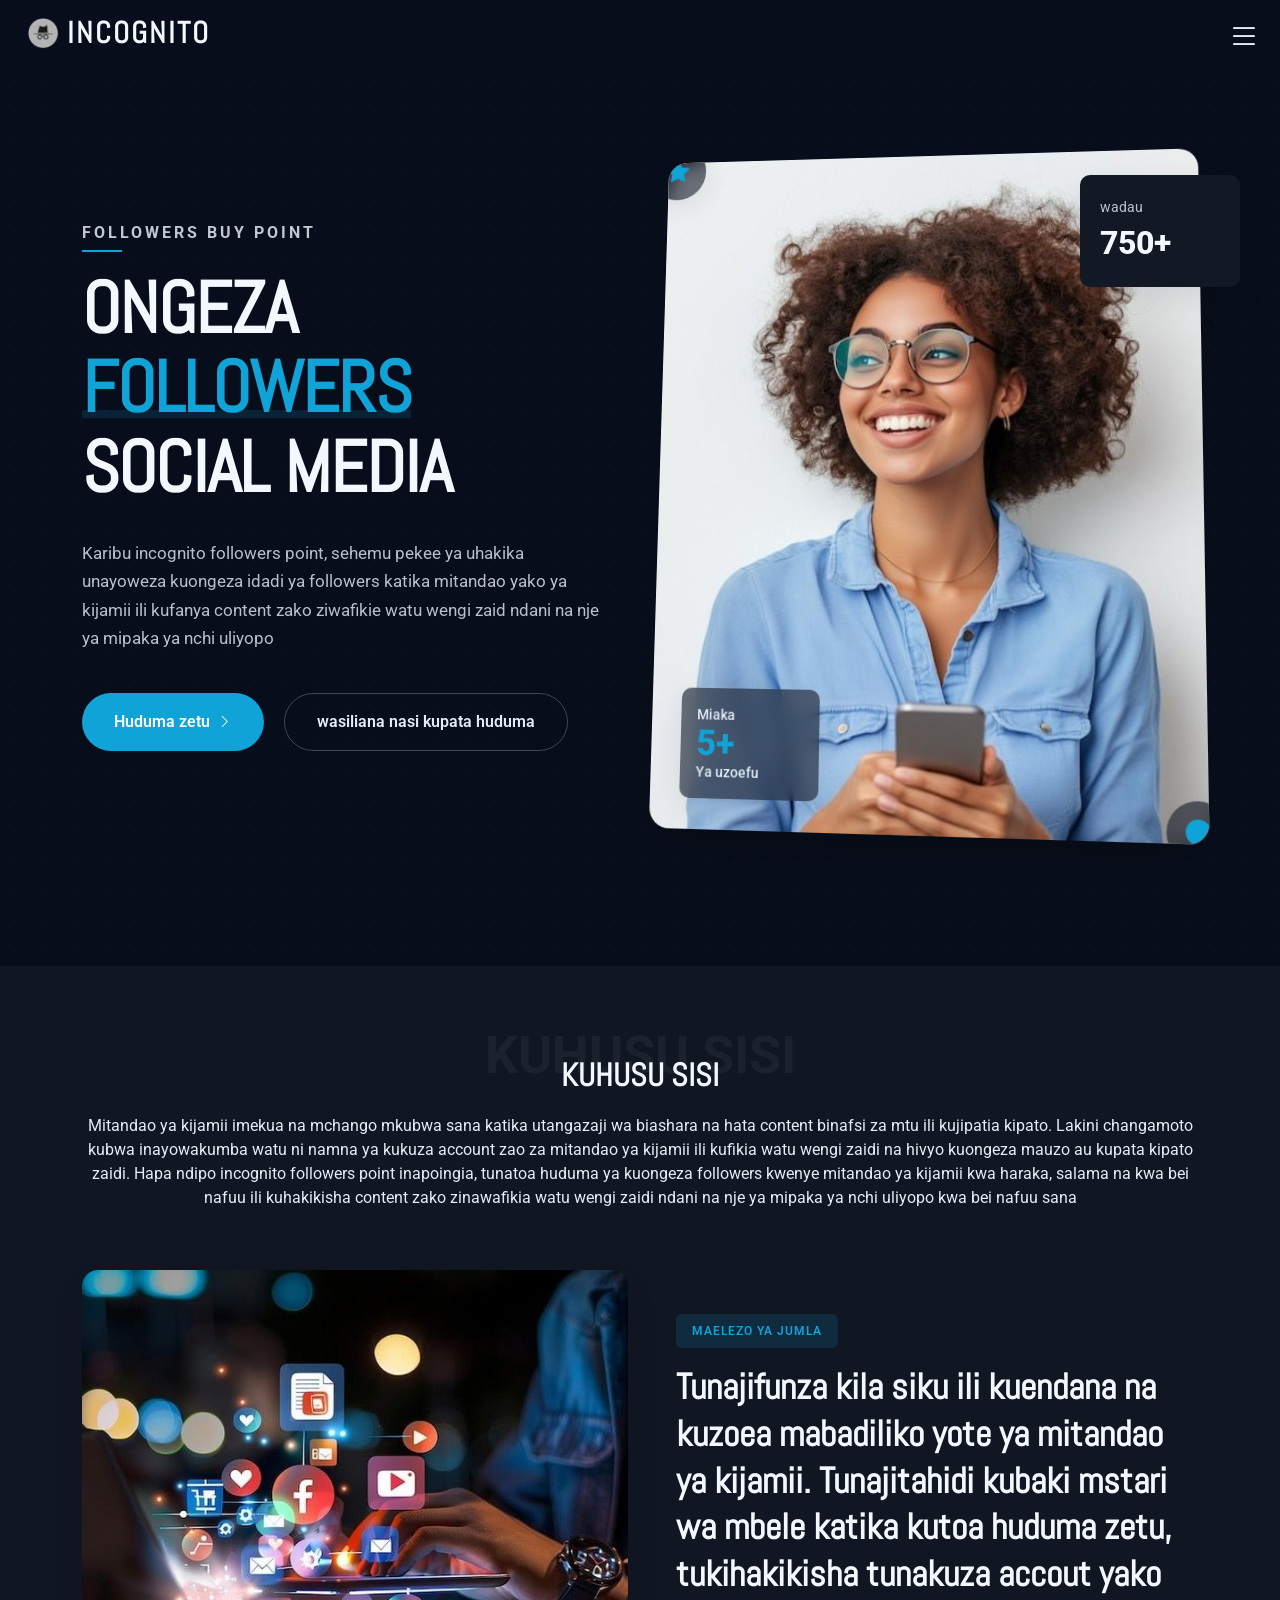
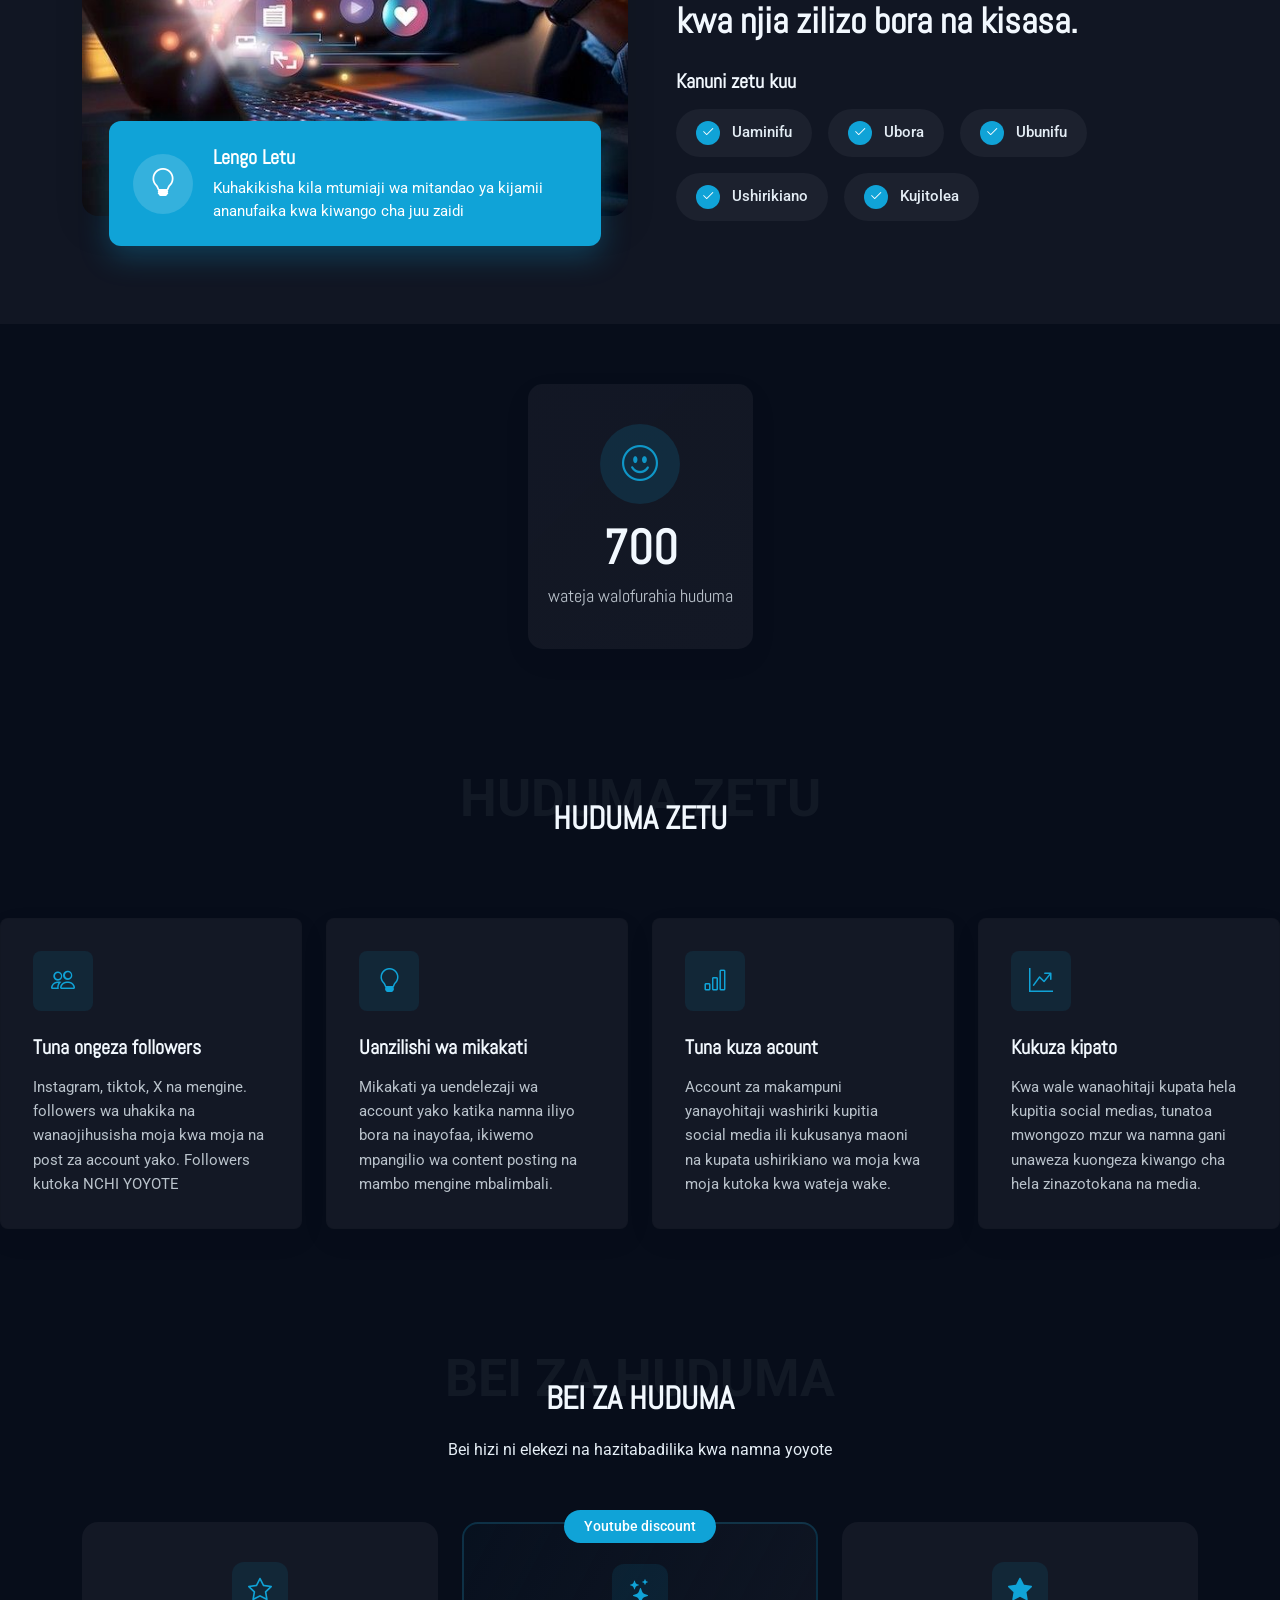
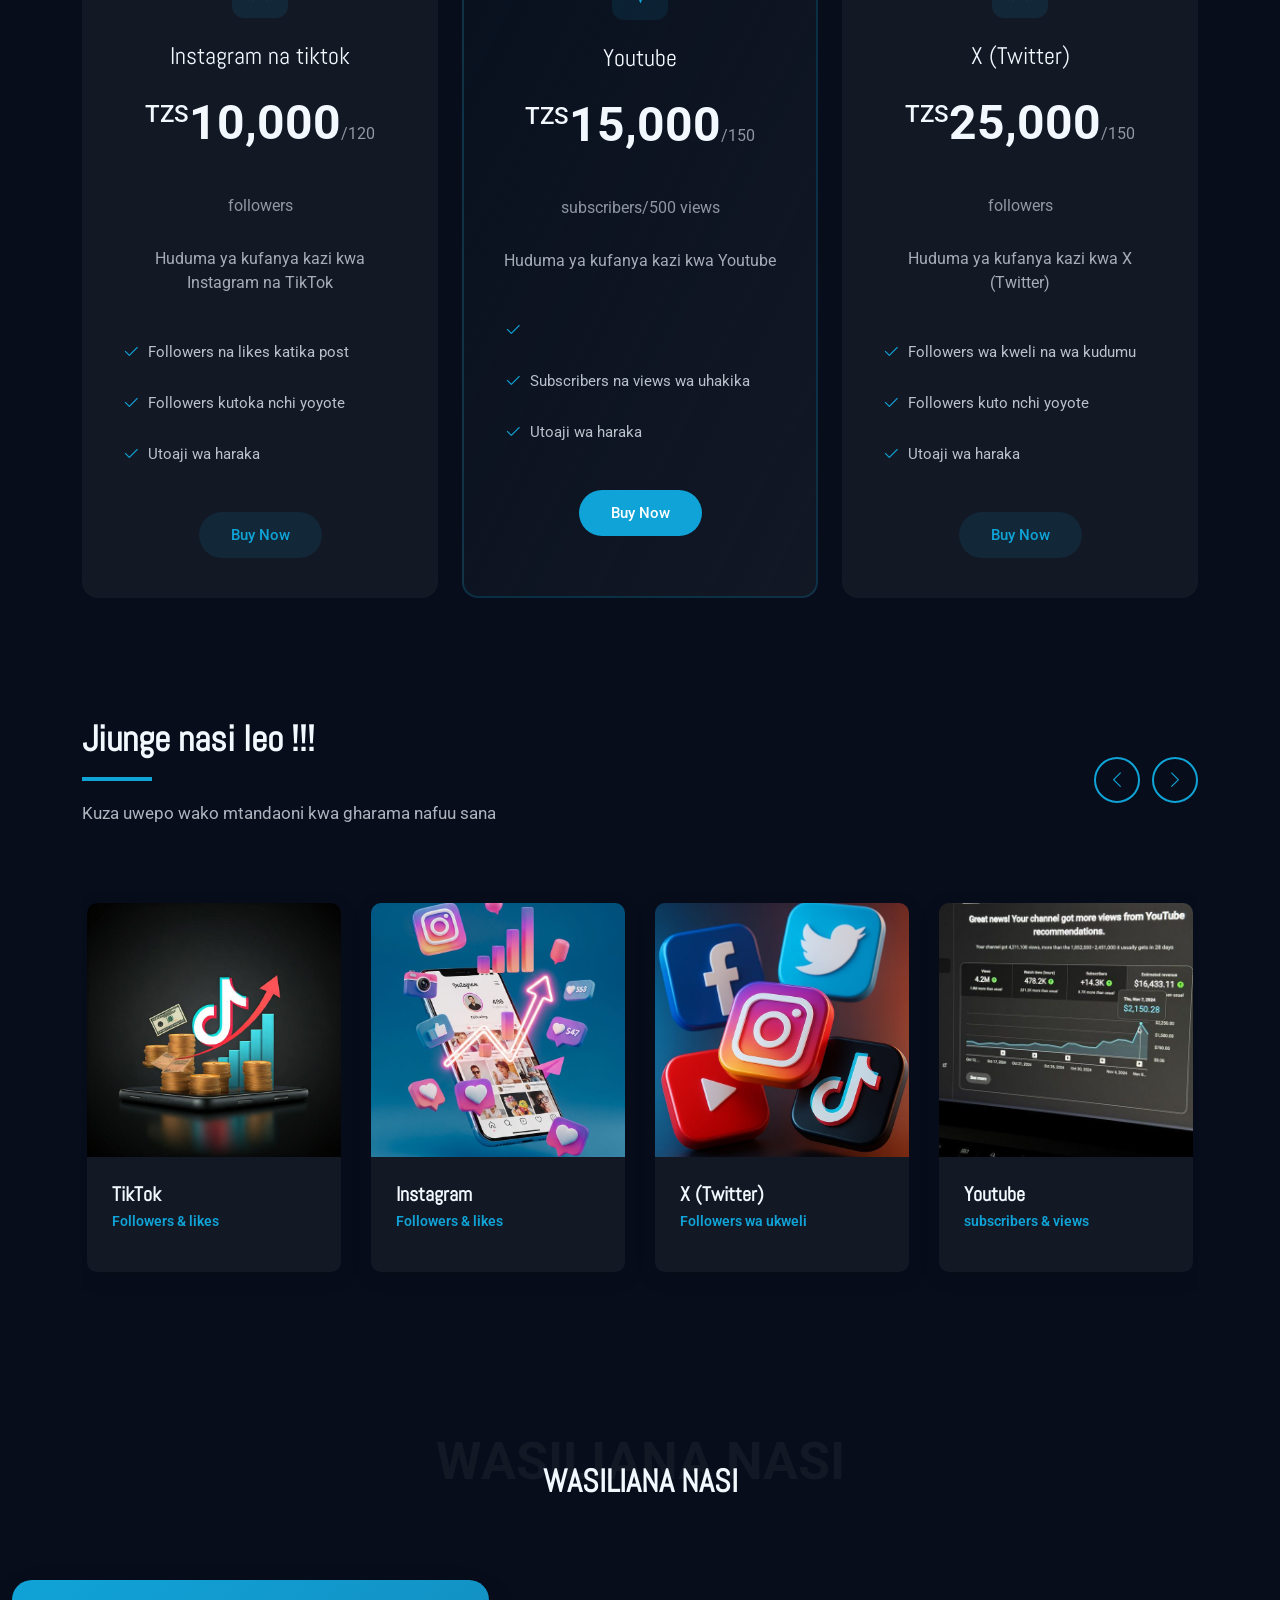
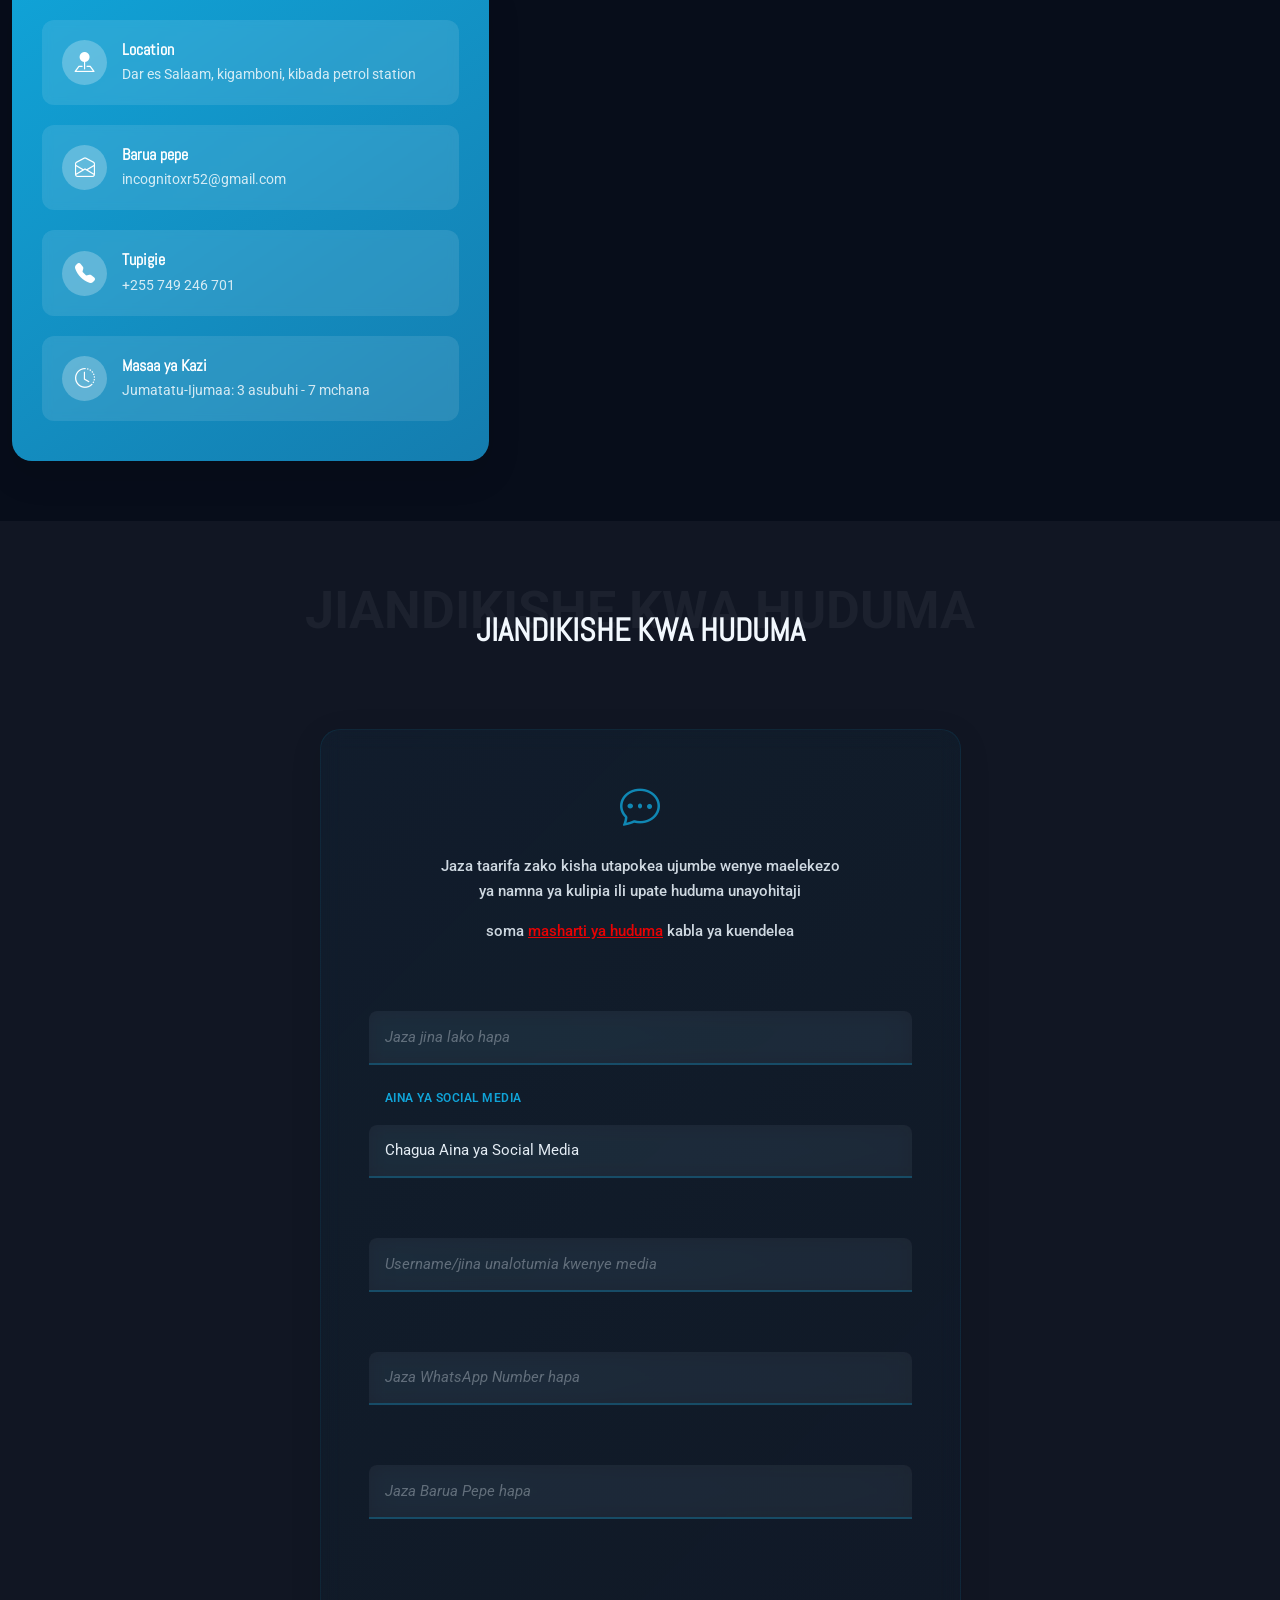
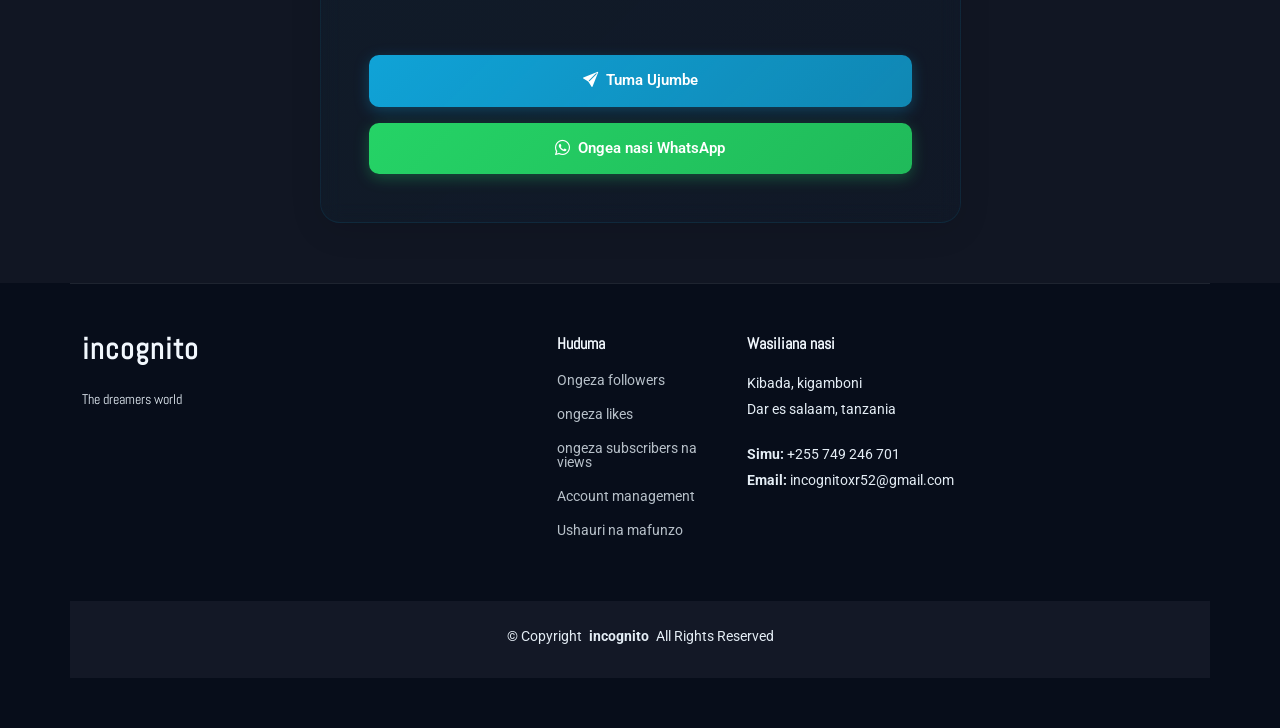
==== commit ec0acdbc: "Update description title in form section" ====
--- a/index.html
+++ b/index.html
@@ -600,7 +600,7 @@
     <section id="form-section" class="form-section section light-background">
       <!-- Section Title -->
       <div class="container section-title" data-aos="fade-up">
-        <span class="description-title">Jifungulie Kapata</span>
+        <span class="description-title">Jiandikishe kwa Huduma</span>
         <h2>Jiandikishe kwa Huduma</h2>
       </div><!-- End Section Title -->
 
@@ -812,4 +812,4 @@
 
 </body>
 
-</html>+</html>
